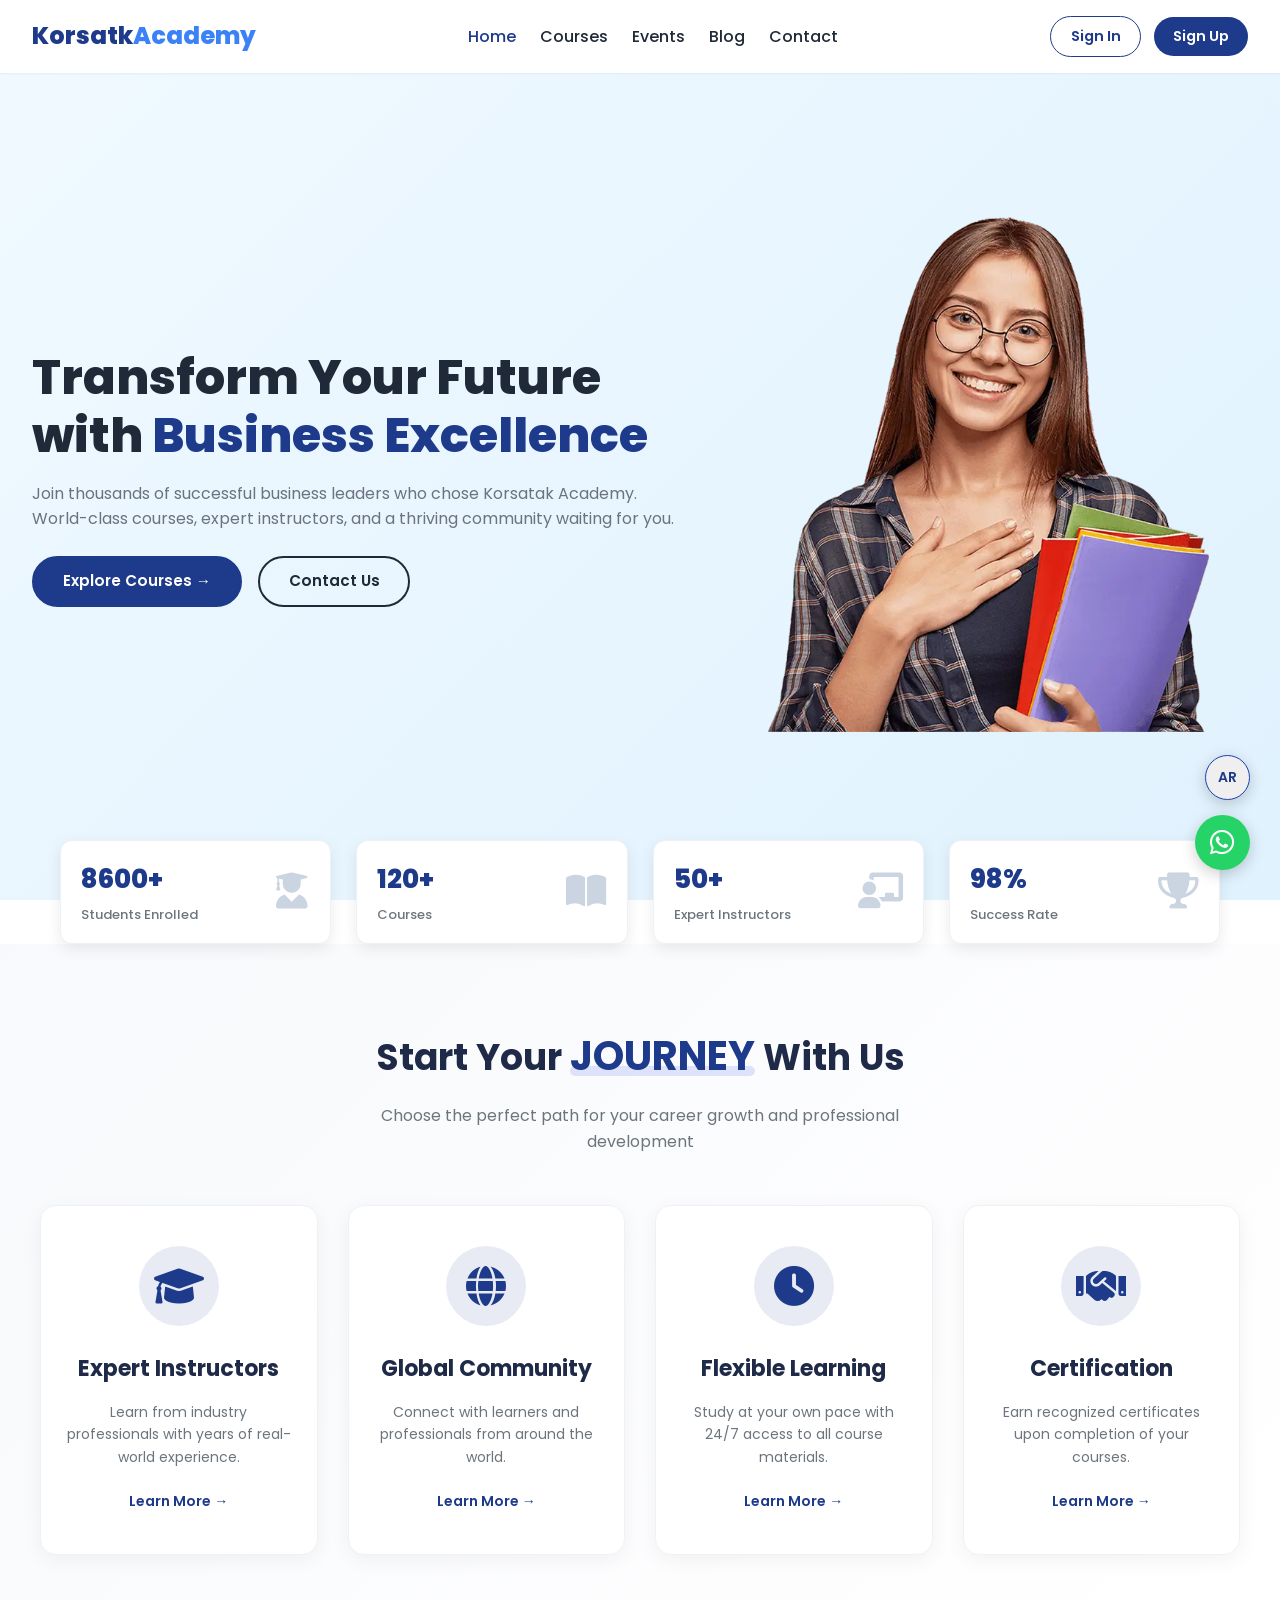
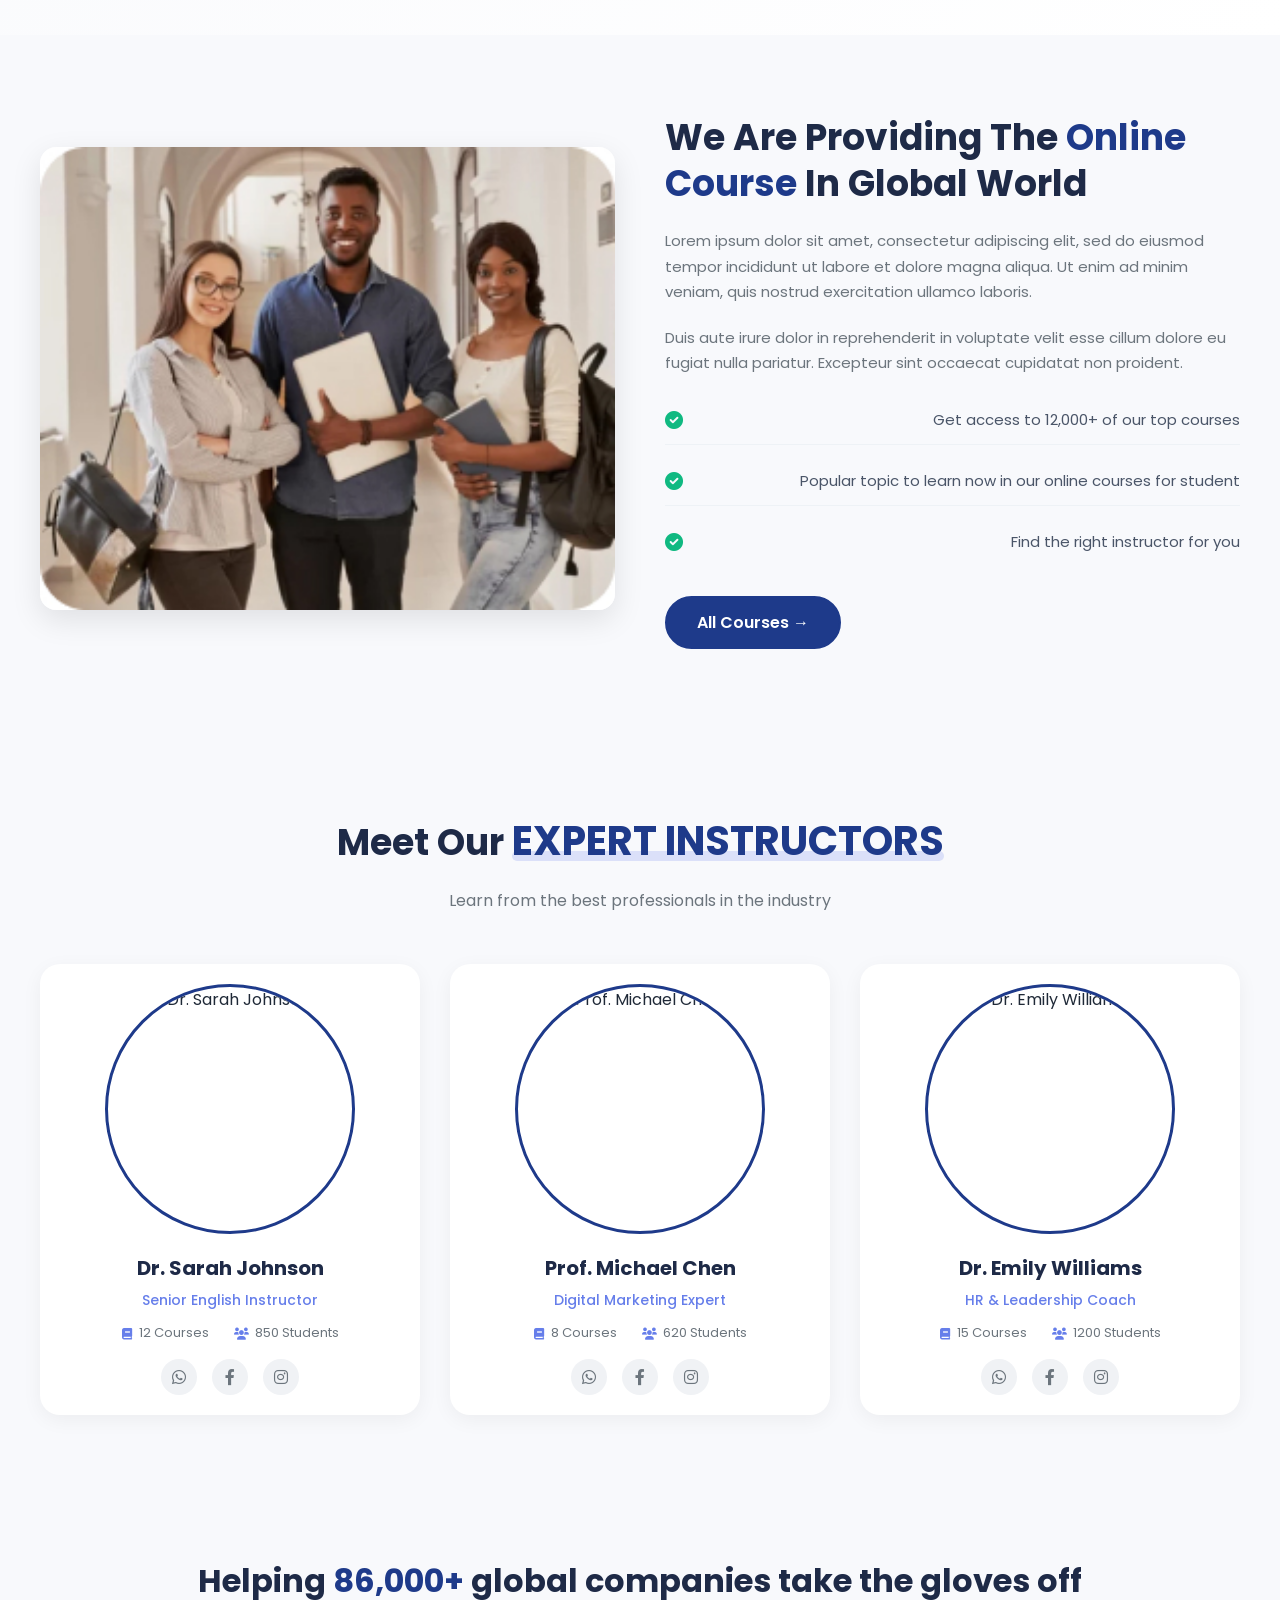
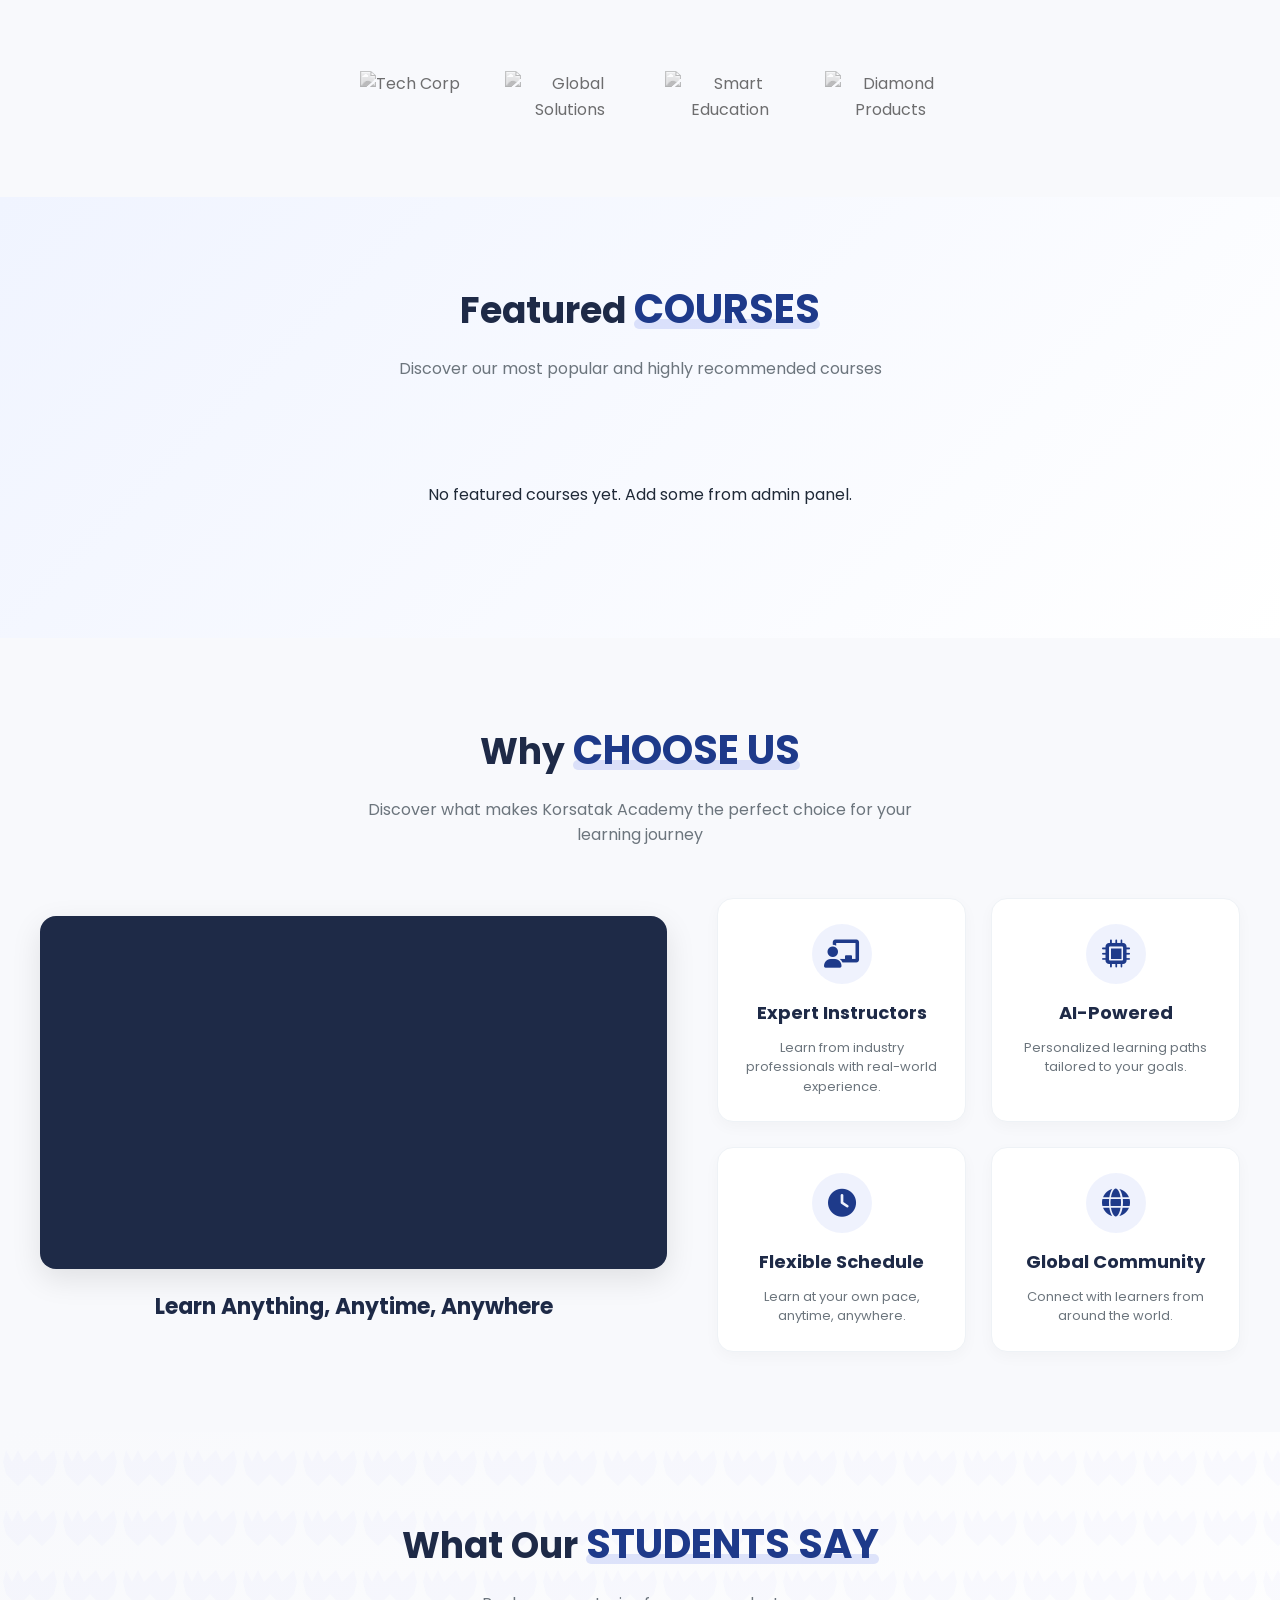
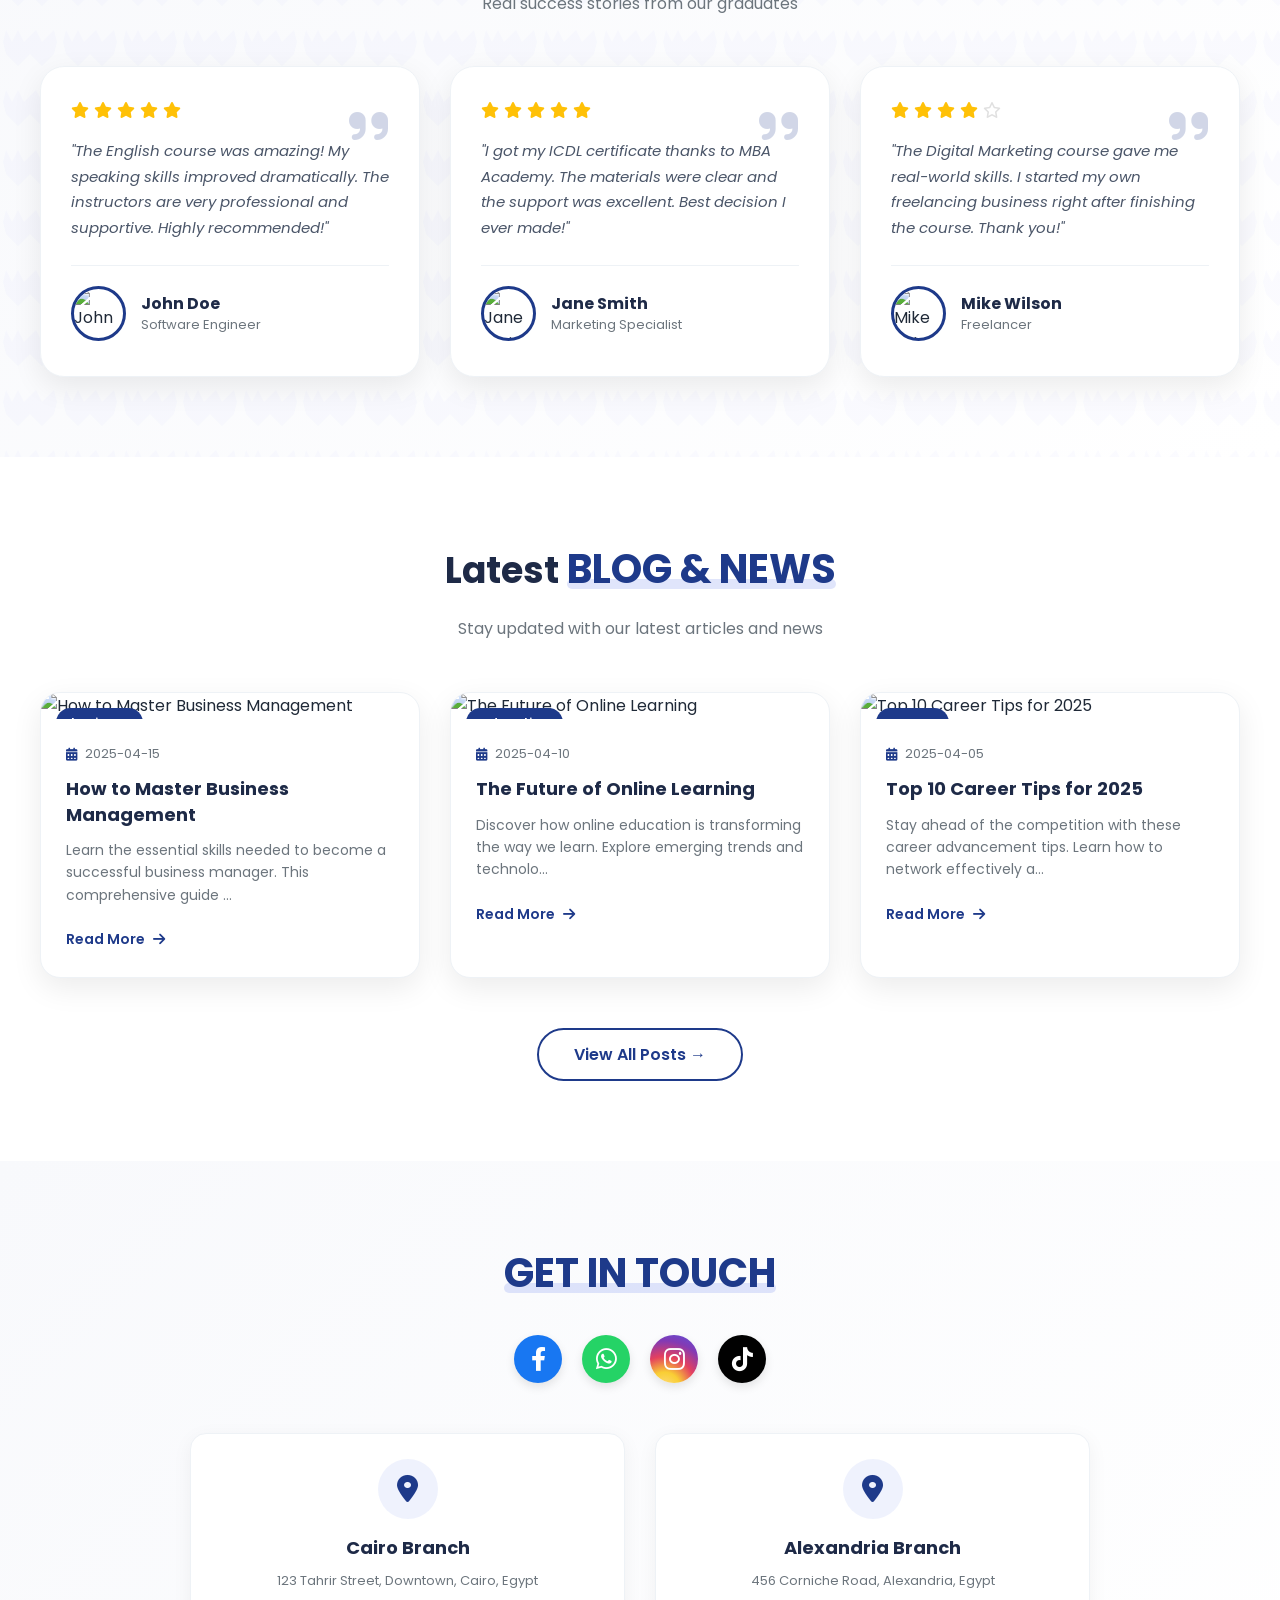
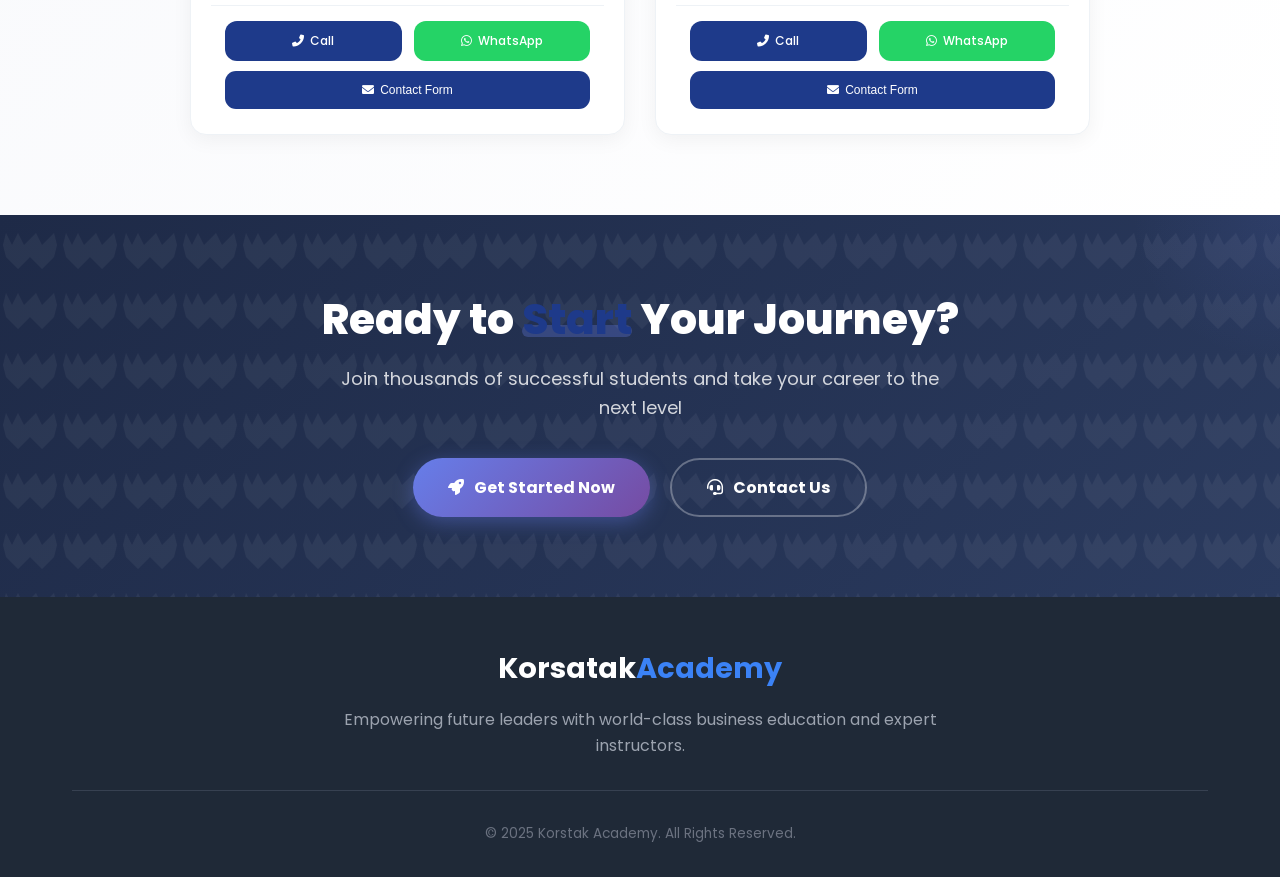
==== index.html @ 178f2571 "Add files via upload" ====
<!DOCTYPE html>
<html>
<head>
    <meta charset="UTF-8">
    <meta name="viewport" content="width=device-width, initial-scale=1.0">
    <title>Korsatk Academy - Home</title>
    <!-- Font Awesome -->
    <link rel="stylesheet" href="https://cdnjs.cloudflare.com/ajax/libs/font-awesome/6.0.0-beta3/css/all.min.css">
    <!-- Google Fonts -->
    <link href="https://fonts.googleapis.com/css2?family=Cairo:wght@300;400;600;700;800&display=swap" rel="stylesheet">
    <link href="https://fonts.googleapis.com/css2?family=Poppins:wght@300;400;500;600;700&display=swap" rel="stylesheet">
    <!-- CSS -->
    <link rel="stylesheet" href="css/style.css">
</head>
<body>

    <!-- ========== NAVBAR ========== -->
    <nav>
        <div class="nav-container">
            <div class="logo">
                <a href="index.html">Korsatk<span>Academy</span></a>
            </div>
            
            <ul class="nav-menu" id="navMenu">
                <!-- English Links -->
                <li class="english-content"><a href="index.html" class="actived">Home</a></li>
                <li class="english-content"><a href="courses.html">Courses</a></li>
                <li class="english-content"><a href="events.html">Events</a></li>
                <li class="english-content"><a href="blog.html">Blog</a></li>
                <li class="english-content"><a href="contact.html">Contact</a></li>
                
                <!-- Arabic Links -->
                <li class="arabic-content" style="display: none;"><a href="index.html" class="actived">الرئيسية</a></li>
                <li class="arabic-content" style="display: none;"><a href="courses.html">الكورسات</a></li>
                <li class="arabic-content" style="display: none;"><a href="events.html">فعاليات</a></li>
                <li class="arabic-content" style="display: none;"><a href="blog.html">المدونة</a></li>
                <li class="arabic-content" style="display: none;"><a href="contact.html">اتصل بنا</a></li>
            </ul>
            
            <div class="nav-actions">
                <a href="signin.html" class="btn-signin">Sign In</a>
                <a href="signup.html" class="btn-signup">Sign Up</a>
                <div class="hamburger" id="hamburger">
                    <span></span>
                    <span></span>
                    <span></span>
                </div>
            </div>
        </div>
    </nav>

    <!-- ========== HERO SECTION ========== -->
    <section class="hero">
        <div class="hero-container">
            <!-- English Content -->
            <div class="hero-content english-content">
                <h1>Transform Your Future <br>with <span>Business Excellence</span></h1>
                <p class="hero-description">
                    Join thousands of successful business leaders who chose Korsatak Academy. 
                    World-class courses, expert instructors, and a thriving community 
                    waiting for you.
                </p>
                <div class="hero-buttons">
                    <a href="courses.html" class="btn-primary">Explore Courses →</a>
                    <a href="contact.html" class="btn-outline">Contact Us</a>
                </div>
            </div>
            
            <!-- Arabic Content -->
            <div class="hero-content arabic-content" style="display: none;">
                <h1>غير مستقبلك <br>مع <span>التميز في الأعمال</span></h1>
                <p class="hero-description">
                    انضم إلى آلاف القادة الناجحين الذين اختاروا أكاديمية Korsatak.
                    دورات عالمية المستوى، خبراء في التدريس، ومجتمع نابض بالحياة في انتظارك.
                </p>
                <div class="hero-buttons">
                    <a href="courses.html" class="btn-primary">استكشف الكورسات ←</a>
                    <a href="contact.html" class="btn-outline">اتصل بنا</a>
                </div>
            </div>
            
            <div class="hero-image">
                <img src="images/home-img2.png" alt="Korsatak Academy Hero">
            </div>
        </div>
    </section>

    <!-- ========== STATS SECTION ========== -->
    <section class="stats-section-eduleb">
        <div class="container">
            <div class="stats-grid">
                <!-- Stat 1 -->
                <div class="stat-item">
                    <div class="stat-text">
                        <h3><span class="count" data-target="8600">0</span>+</h3>
                        <p class="english-content">Students Enrolled</p>
                        <p class="arabic-content" style="display: none;">طلاب مسجلين</p>
                    </div>
                    <div class="stat-icon">
                        <i class="fas fa-user-graduate"></i>
                    </div>
                </div>
                
                <!-- Stat 2 -->
                <div class="stat-item">
                    <div class="stat-text">
                        <h3><span class="count" data-target="120">0</span>+</h3>
                        <p class="english-content">Courses</p>
                        <p class="arabic-content" style="display: none;">كورسات</p>
                    </div>
                    <div class="stat-icon">
                        <i class="fas fa-book-open"></i>
                    </div>
                </div>
                
                <!-- Stat 3 -->
                <div class="stat-item">
                    <div class="stat-text">
                        <h3><span class="count" data-target="50">0</span>+</h3>
                        <p class="english-content">Expert Instructors</p>
                        <p class="arabic-content" style="display: none;">خبراء في التدريس</p>
                    </div>
                    <div class="stat-icon">
                        <i class="fas fa-chalkboard-user"></i>
                    </div>
                </div>
                
                <!-- Stat 4 -->
                <div class="stat-item">
                    <div class="stat-text">
                        <h3><span class="count" data-target="98">0</span>%</h3>
                        <p class="english-content">Success Rate</p>
                        <p class="arabic-content" style="display: none;">نسبة نجاح</p>
                    </div>
                    <div class="stat-icon">
                        <i class="fas fa-trophy"></i>
                    </div>
                </div>
            </div>
        </div>
    </section>

    <!-- ========== START YOUR JOURNEY SECTION ========== -->
    <section class="journey-section">
        <div class="container">
            <!-- English Header -->
            <div class="section-header english-content">
                <h2>Start Your <span>Journey</span> With Us</h2>
                <p>Choose the perfect path for your career growth and professional development</p>
            </div>
            
            <!-- Arabic Header -->
            <div class="section-header arabic-content" style="display: none;">
                <h2>ابدأ <span>رحلتك</span> معنا</h2>
                <p>اختر المسار المثالي لنموك المهني وتطويرك الوظيفي</p>
            </div>
            
            <div class="journey-grid">
                <!-- Card 1 -->
                <div class="journey-card">
                    <div class="journey-icon"><i class="fas fa-graduation-cap"></i></div>
                    <h3 class="english-content">Expert Instructors</h3>
                    <h3 class="arabic-content" style="display: none;">خبراء في التدريس</h3>
                    <p class="english-content">Learn from industry professionals with years of real-world experience.</p>
                    <p class="arabic-content" style="display: none;">تعلم من محترفين في المجال بخبرة عملية حقيقية.</p>
                    <a href="#" class="journey-link">Learn More →</a>
                </div>
                
                <!-- Card 2 -->
                <div class="journey-card">
                    <div class="journey-icon"><i class="fas fa-globe"></i></div>
                    <h3 class="english-content">Global Community</h3>
                    <h3 class="arabic-content" style="display: none;">مجتمع عالمي</h3>
                    <p class="english-content">Connect with learners and professionals from around the world.</p>
                    <p class="arabic-content" style="display: none;">تواصل مع متعلمين ومحترفين من جميع أنحاء العالم.</p>
                    <a href="#" class="journey-link">Learn More →</a>
                </div>
                
                <!-- Card 3 -->
                <div class="journey-card">
                    <div class="journey-icon"><i class="fas fa-clock"></i></div>
                    <h3 class="english-content">Flexible Learning</h3>
                    <h3 class="arabic-content" style="display: none;">تعلم مرن</h3>
                    <p class="english-content">Study at your own pace with 24/7 access to all course materials.</p>
                    <p class="arabic-content" style="display: none;">ادرس في وقتك الخاص مع وصول 24/7 لجميع مواد الكورس.</p>
                    <a href="#" class="journey-link">Learn More →</a>
                </div>
                
                <!-- Card 4 -->
                <div class="journey-card">
                    <div class="journey-icon"><i class="fas fa-handshake"></i></div>
                    <h3 class="english-content">Certification</h3>
                    <h3 class="arabic-content" style="display: none;">شهادة معتمدة</h3>
                    <p class="english-content">Earn recognized certificates upon completion of your courses.</p>
                    <p class="arabic-content" style="display: none;">احصل على شهادات معتمدة بعد إتمام الكورسات.</p>
                    <a href="#" class="journey-link">Learn More →</a>
                </div>
            </div>
        </div>
    </section>

    <!-- ========== GLOBAL COURSES SECTION ========== -->
    <section class="global-courses">
        <div class="container">
            <div class="global-wrapper">
                <div class="global-image">
                    <img src="images/cat1.jpg" alt="Global Online Courses">
                </div>
                <div class="global-content">
                    <!-- English Content -->
                    <div class="english-content">
                        <h2>We Are Providing The <span>Online Course</span> In Global World</h2>
                        <p>Lorem ipsum dolor sit amet, consectetur adipiscing elit, sed do eiusmod tempor incididunt ut labore et dolore magna aliqua. Ut enim ad minim veniam, quis nostrud exercitation ullamco laboris.</p>
                        <p>Duis aute irure dolor in reprehenderit in voluptate velit esse cillum dolore eu fugiat nulla pariatur. Excepteur sint occaecat cupidatat non proident.</p>
                        <ul class="features-list">
                            <li><i class="fas fa-check-circle"></i> Get access to 12,000+ of our top courses</li>
                            <li><i class="fas fa-check-circle"></i> Popular topic to learn now in our online courses for student</li>
                            <li><i class="fas fa-check-circle"></i> Find the right instructor for you</li>
                        </ul>
                        <a href="courses.html" class="global-btn">All Courses →</a>
                    </div>
                    
                    <!-- Arabic Content -->
                    <div class="arabic-content" style="display: none;">
                        <h2>نحن نقدم <span>الدورات عبر الإنترنت</span> في العالم العالمي</h2>
                        <p>لوريم إيبسوم دولور سيت أميت، consectetur adipiscing elit، sed do eiusmod tempor incididunt ut labore et dolore magna aliqua.</p>
                        <p>يوت إنيم أد مينيم فينيام، كويز نوستريد إكسيرسيتاتيون أولامكو لابوريس نيسي أوت أليكيب إكس إيا كومودو كونسيكوات.</p>
                        <ul class="features-list">
                            <li><i class="fas fa-check-circle"></i> الوصول إلى أكثر من 12,000 دورة تدريبية</li>
                            <li><i class="fas fa-check-circle"></i> موضوعات شائعة للتعلم في دوراتنا عبر الإنترنت</li>
                            <li><i class="fas fa-check-circle"></i> ابحث عن المدرب المناسب لك</li>
                        </ul>
                        <a href="courses.html" class="global-btn">جميع الكورسات ←</a>
                    </div>
                </div>
            </div>
        </div>
    </section>

    <!-- ========== INSTRUCTORS SECTION ========== -->
    <section class="instructors-section">
        <div class="container">
            <!-- English Header -->
            <div class="section-header english-content">
                <h2>Meet Our <span>Expert Instructors</span></h2>
                <p>Learn from the best professionals in the industry</p>
            </div>
            
            <!-- Arabic Header -->
            <div class="section-header arabic-content" style="display: none;">
                <h2>تعرف على <span>خبرائنا في التدريس</span></h2>
                <p>تعلم من أفضل المحترفين في المجال</p>
            </div>
            
            <div class="instructors-grid" id="instructorsGrid">
                <!-- المدرسين هيظهروا هنا من JavaScript -->
            </div>
        </div>
    </section>




<!-- ========== PARTNERS SLIDER SECTION ========== -->
<section class="partners-section">
    <div class="container">
        <h2 class="partners-title">Helping <span>86,000+</span> global companies take the gloves off</h2>
        
        <div class="partners-slider-wrapper">
            <div class="partners-slider" id="partnersSlider">
                <!-- الصور هتظهر هنا من JavaScript -->
            </div>
        </div>
    </div>
</section>

<!-- ========== FEATURED COURSES SECTION ========== -->
<section class="featured-courses">
    <div class="container">
        <!-- English Header -->
        <div class="section-header english-content">
            <h2>Featured <span>Courses</span></h2>
            <p>Discover our most popular and highly recommended courses</p>
        </div>
        
        <!-- Arabic Header -->
        <div class="section-header arabic-content" style="display: none;">
            <h2>الكورسات <span>المميزة</span></h2>
            <p>اكتشف كورساتنا الأكثر شهرة وتوصية</p>
        </div>
        
        <div class="featured-grid" id="featuredGrid">
            <!-- Featured courses will appear here from JavaScript -->
        </div>
    </div>
</section>

<!-- ========== WHY CHOOSE US SECTION ========== -->
<section class="why-choose">
    <div class="container">
        <!-- English Header -->
        <div class="section-header english-content">
            <h2>Why <span>Choose Us</span></h2>
            <p>Discover what makes Korsatak Academy the perfect choice for your learning journey</p>
        </div>
        
        <!-- Arabic Header -->
        <div class="section-header arabic-content" style="display: none;">
            <h2>لماذا <span>تختارنا</span></h2>
            <p>اكتشف ما يجعل أكاديمية Korsatak الخيار الأمثل لرحلتك التعليمية</p>
        </div>
        
        <div class="why-choose-wrapper">
            <!-- الجانب الأيسر: فيديو -->
            <div class="why-video">
                <div class="video-wrapper">
                    <iframe 
                        src="https://www.youtube.com/embed/UGyNzAI--qQ?si=6gJiZH6mutW_YSBx" 
                        title="YouTube video player" 
                        frameborder="0" 
                        allow="accelerometer; autoplay; clipboard-write; encrypted-media; gyroscope; picture-in-picture; web-share" 
                        referrerpolicy="strict-origin-when-cross-origin" 
                        allowfullscreen>
                    </iframe>
                </div>
                <!-- English Video Content -->
                <div class="video-content english-content">
                    <h3>Learn Anything, Anytime, Anywhere</h3>
                    
                </div>
                <!-- Arabic Video Content -->
                <div class="video-content arabic-content" style="display: none;">
                    <h3>تعلم أي شيء، في أي وقت، في أي مكان</h3>
                   
                </div>
            </div>
            
            <!-- الجانب الأيمن: 4 كروت مميزات -->
            <div class="why-features">
                <div class="why-features-grid">
                    <!-- Card 1 -->
                    <div class="why-card">
                        <div class="why-icon">
                            <i class="fas fa-chalkboard-user"></i>
                        </div>
                        <h3 class="english-content">Expert Instructors</h3>
                        <h3 class="arabic-content" style="display: none;">خبراء في التدريس</h3>
                        <p class="english-content">Learn from industry professionals with real-world experience.</p>
                        <p class="arabic-content" style="display: none;">تعلم من محترفين في المجال بخبرة عملية حقيقية.</p>
                    </div>
                    
                    <!-- Card 2 -->
                    <div class="why-card">
                        <div class="why-icon">
                            <i class="fas fa-microchip"></i>
                        </div>
                        <h3 class="english-content">AI-Powered</h3>
                        <h3 class="arabic-content" style="display: none;">مدعوم بالذكاء الاصطناعي</h3>
                        <p class="english-content">Personalized learning paths tailored to your goals.</p>
                        <p class="arabic-content" style="display: none;">مسارات تعلم مخصصة تناسب أهدافك.</p>
                    </div>
                    
                    <!-- Card 3 -->
                    <div class="why-card">
                        <div class="why-icon">
                            <i class="fas fa-clock"></i>
                        </div>
                        <h3 class="english-content">Flexible Schedule</h3>
                        <h3 class="arabic-content" style="display: none;">جدول مرن</h3>
                        <p class="english-content">Learn at your own pace, anytime, anywhere.</p>
                        <p class="arabic-content" style="display: none;">تعلم في وقتك الخاص، في أي وقت وفي أي مكان.</p>
                    </div>
                    
                    <!-- Card 4 -->
                    <div class="why-card">
                        <div class="why-icon">
                            <i class="fas fa-globe"></i>
                        </div>
                        <h3 class="english-content">Global Community</h3>
                        <h3 class="arabic-content" style="display: none;">مجتمع عالمي</h3>
                        <p class="english-content">Connect with learners from around the world.</p>
                        <p class="arabic-content" style="display: none;">تواصل مع متعلمين من جميع أنحاء العالم.</p>
                    </div>
                </div>
            </div>
        </div>
    </div>
</section>

<!-- ========== TESTIMONIALS SECTION ========== -->
<section class="testimonials">
    <div class="container">
        <!-- English Header -->
        <div class="section-header english-content">
            <h2>What Our <span>Students Say</span></h2>
            <p>Real success stories from our graduates</p>
        </div>
        
        <!-- Arabic Header -->
        <div class="section-header arabic-content" style="display: none;">
            <h2>ماذا يقول <span>طلابنا</span></h2>
            <p>قصص نجاح حقيقية من خريجينا</p>
        </div>
        
        <div class="testimonials-grid" id="testimonialsGrid">
            <!-- Testimonials will appear here from JavaScript -->
        </div>
    </div>
</section>

<!-- ========== LATEST BLOG & NEWS SECTION ========== -->
<section class="latest-blog">
    <div class="container">
        <!-- English Header -->
        <div class="section-header english-content">
            <h2>Latest <span>Blog & News</span></h2>
            <p>Stay updated with our latest articles and news</p>
        </div>
        
        <!-- Arabic Header -->
        <div class="section-header arabic-content" style="display: none;">
            <h2>أحدث <span>المقالات والأخبار</span></h2>
            <p>تابع أحدث مقالاتنا وأخبارنا</p>
        </div>
        
        <div class="blog-grid" id="latestBlogGrid">
            <!-- Latest 3 blog posts will appear here -->
        </div>
        
        <!-- View All Button -->
        <div class="blog-btn-wrapper">
            <a href="blog.html" class="blog-view-all">
                <span class="english-content">View All Posts →</span>
                <span class="arabic-content" style="display: none;">عرض جميع المقالات ←</span>
            </a>
        </div>
    </div>
</section>

<!-- ========== BRANCHES SECTION ========== -->
<section class="branches-section">
    <div class="container">
        <!-- English Header -->
        <div class="section-header english-content">
            <h2> <span>Get IN Touch</span></h2>
            <div class="social-media-icons">
                <a href="#" class="social-icon facebook" target="_blank"><i class="fab fa-facebook-f"></i></a>
                <a href="#" class="social-icon whatsapp" target="_blank"><i class="fab fa-whatsapp"></i></a>
                <a href="#" class="social-icon instagram" target="_blank"><i class="fab fa-instagram"></i></a>
                <a href="#" class="social-icon tiktok" target="_blank"><i class="fab fa-tiktok"></i></a>
            </div>
        </div>
        
        <!-- Arabic Header -->
        <div class="section-header arabic-content" style="display: none;">
            <h2> <span>تواصل معنا</span></h2>
            <div class="social-media-icons">
                <a href="#" class="social-icon facebook" target="_blank"><i class="fab fa-facebook-f"></i></a>
                <a href="#" class="social-icon whatsapp" target="_blank"><i class="fab fa-whatsapp"></i></a>
                <a href="#" class="social-icon instagram" target="_blank"><i class="fab fa-instagram"></i></a>
                <a href="#" class="social-icon tiktok" target="_blank"><i class="fab fa-tiktok"></i></a>
            </div>
        </div>
        
        <div class="branches-grid" id="branchesGrid">
            <!-- Branches will appear here from JavaScript -->
        </div>
    </div>
</section>

<!-- ========== MODAL POPUP FORM ========== -->
<div id="contactModal" class="modal">
    <div class="modal-content">
        <span class="close-modal">&times;</span>
        
        <!-- English Modal -->
        <div class="english-content">
            <h3>Send us a Message</h3>
            <form id="contactForm">
                <div class="form-group">
                    <input type="text" name="name" placeholder="Full Name" required>
                </div>
                <div class="form-group">
                    <input type="tel" name="phone" placeholder="Phone Number" required>
                </div>
                <div class="form-group">
                    <select name="course" required>
                        <option value="" disabled selected>Select Your Preferred Course</option>
                        <option value="business">Business Management</option>
                        <option value="marketing">Digital Marketing</option>
                        <option value="hr">HR Management</option>
                        <option value="leadership">Leadership</option>
                    </select>
                </div>
                <div class="form-group">
                    <select name="branch" required>
                        <option value="" disabled selected>Select Your Preferred Branch</option>
                        <option value="cairo">Cairo Branch</option>
                        <option value="alexandria">Alexandria Branch</option>
                    </select>
                </div>
                <div class="form-group">
                    <textarea name="message" placeholder="Your Message" rows="4" required></textarea>
                </div>
                <button type="submit" class="btn-submit">Send Message</button>
            </form>
        </div>
        
        <!-- Arabic Modal -->
        <div class="arabic-content" style="display: none;">
            <h3>أرسل لنا رسالة</h3>
            <form id="contactFormAr">
                <div class="form-group">
                    <input type="text" name="name" placeholder="الاسم كاملاً" required>
                </div>
                <div class="form-group">
                    <input type="tel" name="phone" placeholder="رقم الهاتف" required>
                </div>
                <div class="form-group">
                    <select name="course" required>
                        <option value="" disabled selected>اختر الكورس المفضل</option>
                        <option value="business">إدارة الأعمال</option>
                        <option value="marketing">التسويق الرقمي</option>
                        <option value="hr">إدارة الموارد البشرية</option>
                        <option value="leadership">القيادة</option>
                    </select>
                </div>
                <div class="form-group">
                    <select name="branch" required>
                        <option value="" disabled selected>اختر الفرع المفضل</option>
                        <option value="cairo">فرع القاهرة</option>
                        <option value="alexandria">فرع الإسكندرية</option>
                    </select>
                </div>
                <div class="form-group">
                    <textarea name="message" placeholder="رسالتك" rows="4" required></textarea>
                </div>
                <button type="submit" class="btn-submit">إرسال الرسالة</button>
            </form>
        </div>
    </div>
</div>

<!-- ========== CTA SECTION ========== -->
<section class="cta-section">
    <div class="container">
        <div class="cta-wrapper">
            <!-- English Content -->
            <div class="cta-content english-content">
                <h2>Ready to <span>Start</span> Your Journey?</h2>
                <p>Join thousands of successful students and take your career to the next level</p>
                <div class="cta-buttons">
                    <a href="courses.html" class="cta-btn-primary">
                        <i class="fas fa-rocket"></i> Get Started Now
                    </a>
                    <a href="contact.html" class="cta-btn-secondary">
                        <i class="fas fa-headset"></i> Contact Us
                    </a>
                </div>
            </div>
            
            <!-- Arabic Content -->
            <div class="cta-content arabic-content" style="display: none;">
                <h2>هل أنت مستعد <span>لبدء</span> رحلتك؟</h2>
                <p>انضم إلى آلاف الطلاب الناجحين وارتقِ بمستوى حياتك المهنية</p>
                <div class="cta-buttons">
                    <a href="courses.html" class="cta-btn-primary">
                        <i class="fas fa-rocket"></i> ابدأ الآن
                    </a>
                    <a href="contact.html" class="cta-btn-secondary">
                        <i class="fas fa-headset"></i> اتصل بنا
                    </a>
                </div>
            </div>
        </div>
    </div>
</section>

    <!-- ========== FOOTER ========== -->
    <footer class="footer">
        <div class="container">
            <div class="footer-content">
                <!-- English Footer -->
                <div class="english-content">
                    <div class="footer-logo">
                        <h3>Korsatak<span>Academy</span></h3>
                    </div>
                    <p class="footer-description">Empowering future leaders with world-class business education and expert instructors.</p>
                    <div class="footer-bottom">
                        <p>&copy; 2025 Korstak Academy. All Rights Reserved.</p>
                    </div>
                </div>
                
                <!-- Arabic Footer -->
                <div class="arabic-content" style="display: none;">
                    <div class="footer-logo">
                        <h3>Korsatak<span>أكاديمية</span></h3>
                    </div>
                    <p class="footer-description">تمكين قادة المستقبل من خلال تعليم إداري عالمي المستوى وخبراء في التدريس.</p>
                    <div class="footer-bottom">
                        <p>&copy; 2025 أكاديمية Korsatak. جميع الحقوق محفوظة.</p>
                    </div>
                </div>
            </div>
        </div>
    </footer>

   <!-- ========== FLOATING BUTTONS ========== -->
        <!-- Language Button -->
        <button id="lang-toggle-float" class="lang-float">
            <span>AR</span>
        </button>

        <!-- WhatsApp Button -->
        <a href="https://wa.me/201234567890" class="whatsapp-float" target="_blank">
            <i class="fab fa-whatsapp"></i>
        </a>

        <!-- Back to Top Button -->
        <button id="backToTop" class="back-to-top">
            <i class="fas fa-arrow-up"></i>
        </button>
    <!-- ========== SCRIPTS ========== -->
    <script src="js/main.js"></script>
    <script src="js/menu.js"></script>
    <script src="js/language.js"></script>
    <script src="js/stats.js"></script>
    <script src="js/instructors.js"></script>
    <script src="js/partners.js"></script>
    <script src="js/testimonials.js"></script>
    <script src="js/latest-blog.js"></script>
    <script src="js/featured-courses.js"></script>
    <script src="js/branches.js"></script>
    <script src="js/modal.js"></script>
</body>
</html>
---- css/style.css ----
/* ========== ROOT VARIABLES ========== */
:root {
    /* Colors - Blue Theme */
    --primary: #1E3A8A;
    --primary-light: #DBEAFE;
    --primary-dark: #1E40AF;
    --secondary: #3B82F6;
    --text-dark: #1F2937;
    --text-light: #6B7280;
    --bg-light: #F3F4F6;
    --bg-white: #FFFFFF;
    --border: #E5E7EB;
    
    /* Typography */
    --font-ar: 'Cairo', sans-serif;
    --font-en: 'Poppins', sans-serif;
    
    /* Shadows */
    --shadow-sm: 0 1px 2px 0 rgba(0, 0, 0, 0.05);
    --shadow-md: 0 4px 6px -1px rgba(0, 0, 0, 0.1);
    --shadow-lg: 0 10px 15px -3px rgba(0, 0, 0, 0.1);
    
    /* Transitions */
    --transition: all 0.3s ease;
}

* {
    margin: 0;
    padding: 0;
    box-sizing: border-box;
}

body {
    font-family: var(--font-en);
    color: var(--text-dark);
    background-color: var(--bg-white);
    line-height: 1.6;
}

/* ========== NAVBAR ========== */
nav {
    position: fixed;
    top: 0;
    left: 0;
    width: 100%;
    background: var(--bg-white);
    box-shadow: var(--shadow-sm);
    z-index: 1000;
    padding: 1rem 0;
}

.nav-container {
    max-width: 1280px;
    margin: 0 auto;
    padding: 0 2rem;
    display: flex;
    justify-content: space-between;
    align-items: center;
    gap: 1rem;
}

.logo a {
    font-size: 1.5rem;
    font-weight: 800;
    text-decoration: none;
    color: var(--primary);
    white-space: nowrap;
}

.logo span {
    color: var(--secondary);
}

/* القائمة العادية للشاشات الكبيرة */
.nav-menu {
    display: flex;
    gap: 1.5rem;
    list-style: none;
    margin: 0;
    padding: 0;
}

.nav-menu li a {
    text-decoration: none;
    color: var(--text-dark);
    font-weight: 500;
    transition: var(--transition);
    white-space: nowrap;
}

.nav-menu li a:hover {
    color: var(--primary);
}


nav ul li a.actived {
    color: var(--primary);
}

.nav-actions {
    display: flex;
    align-items: center;
    gap: 0.8rem;
}

.btn-signin, .btn-signup {
    padding: 0.5rem 1.2rem;
    border-radius: 2rem;
    text-decoration: none;
    font-weight: 600;
    font-size: 0.9rem;
    transition: var(--transition);
    white-space: nowrap;
}

.btn-signin {
    background: transparent;
    color: var(--primary);
    border: 1px solid var(--primary);
}

.btn-signin:hover {
    background: var(--primary, #667eea);
    color: white;
    transform: translateY(-2px);
    box-shadow: 0 5px 15px rgba(102, 126, 234, 0.3);
}

.btn-signup {
    background: var(--primary);
    color: white;
    border: none;
}

.btn-signup:hover {
    background: var(--primary-dark, #5a67d8);
    transform: translateY(-2px);
    box-shadow: 0 5px 15px rgba(102, 126, 234, 0.4);
}

.hamburger {
    display: none;
    flex-direction: column;
    cursor: pointer;
    gap: 5px;
}

.hamburger span {
    width: 25px;
    height: 3px;
    background: var(--text-dark);
    transition: all 0.3s ease;
}

/* ========== RESPONSIVE NAVBAR ========== */

/* Tablet and Mobile (up to 1024px) - الـ Menu يشتغل */
@media (max-width: 1024px) {
    .nav-container {
        padding: 0 1.5rem;
    }
    
    /* إخفاء القائمة العادية وتشغيل الـ Hamburger */
    .nav-menu {
        position: fixed;
        top: 70px;
        left: -100%;
        width: 80%;
        max-width: 300px;
        height: calc(100vh - 70px);
        background: var(--bg-white);
        flex-direction: column;
        align-items: center;
        justify-content: center;
        padding: 2rem;
        transition: all 0.4s ease;
        gap: 1.5rem;
        box-shadow: var(--shadow-lg);
        z-index: 1000;
    }
    
    .nav-menu.active {
        left: 0;
    }
    
    .nav-menu li a {
        font-size: 1rem;
        white-space: nowrap;
    }
    
    .hamburger {
        display: flex;
    }
    
    .hamburger.active span:nth-child(1) {
        transform: rotate(45deg) translate(5px, 5px);
    }
    
    .hamburger.active span:nth-child(2) {
        opacity: 0;
    }
    
    .hamburger.active span:nth-child(3) {
        transform: rotate(-45deg) translate(7px, -6px);
    }
    
    /* تصغير الأزرار شوية */
    .btn-signin, .btn-signup {
        padding: 0.4rem 1rem;
        font-size: 0.85rem;
    }
    
    .logo a {
        font-size: 1.3rem;
    }
}

/* Small Mobile (up to 480px) */
@media (max-width: 480px) {
    .nav-container {
        padding: 0 1rem;
    }
    
    .logo a {
        font-size: 1rem;
    }
    
    .btn-signin, .btn-signup {
        padding: 0.3rem 0.7rem;
        font-size: 0.75rem;
    }
    
    .nav-actions {
        gap: 0.5rem;
    }
    
    .nav-menu {
        width: 100%;
        max-width: 100%;
    }
}




/* ========== HERO SECTION ========== */
.hero {
    min-height: 100vh;
    display: flex;
    align-items: center;
    padding: 120px 2rem 4rem;
    background: linear-gradient(135deg, #F0F9FF 0%, #E0F2FE 100%);
}

.hero-container {
    max-width: 1280px;
    margin: 0 auto;
    display: flex;
    align-items: center;
    gap: 3rem;
    flex-wrap: wrap;
}

.hero-content {
    flex: 1;
    min-width: 300px;
}

.hero-content h1 {
    font-size: 3rem;
    font-weight: 800;
    line-height: 1.2;
    margin-bottom: 1rem;
}

.hero-content h1 span {
    color: var(--primary);
    position: relative;
}

.hero-content h1 span::after {
    content: '';
    position: absolute;
    bottom: 8px;
    left: 0;
    width: 100%;
    height: 10px;
    background: rgba(30, 58, 138, 0.2);
    z-index: -1;
    border-radius: 10px;
}

.hero-description {
    color: var(--text-light);
    line-height: 1.6;
    margin-bottom: 1.5rem;
    font-size: 1rem;
}

.hero-buttons {
    display: flex;
    gap: 1rem;
    flex-wrap: wrap;
}

.btn-primary, .btn-outline {
    display: inline-block;
    padding: 0.7rem 1.8rem;
    border-radius: 2rem;
    text-decoration: none;
    font-weight: 600;
    transition: var(--transition);
    font-size: 0.95rem;
}

.btn-primary {
    background: var(--primary);
    color: white;
    border: 2px solid var(--primary);
}

.btn-primary:hover {
    background: transparent;
    color: var(--primary);
    transform: translateY(-3px);
}

.btn-outline {
    background: transparent;
    color: var(--text-dark);
    border: 2px solid var(--text-dark);
}

.btn-outline:hover {
    background: var(--text-dark);
    color: white;
    transform: translateY(-3px);
}

.hero-image {
    flex: 0.8;
    text-align: center;
}

.hero-image img {
    max-width: 85%;
    height: auto;
    animation: float 3s ease-in-out infinite;
}

@keyframes float {
    0%, 100% { transform: translateY(0); }
    50% { transform: translateY(-15px); }
}

/* ========== RESPONSIVE ========== */
@media (max-width: 768px) {
    .hero {
        padding-top: 90px;
    }
    
    .hero-container {
        flex-direction: column;
        text-align: center;
        gap: 2rem;
    }
    
    .hero-content h1 {
        font-size: 2rem;
    }
    
    .hero-buttons {
        justify-content: center;
    }
    
    .hero-image {
        flex: 1;
    }
    
    .hero-image img {
        max-width: 70%;
    }
}

/* ========== STATS SECTION (زي eduleb) ========== */
.stats-section-eduleb {
    background: transparent;
    padding: 0 20px;
    margin-top: -60px;
    position: relative;
    z-index: 10;
}

.container {
    max-width: 1280px;
    margin: 0 auto;
    padding: 0 40px;
}

.stats-grid {
    display: grid;
    grid-template-columns: repeat(4, 1fr);
    gap: 25px;
}

.stat-item {
    display: flex;
    align-items: center;
    justify-content: space-between;
    background: white;
    padding: 18px 20px;
    border-radius: 12px;
    box-shadow: 0 5px 15px rgba(0, 0, 0, 0.08);
    transition: all 0.3s ease;
    border: 1px solid #eef2f6;
}

.stat-item:hover {
    transform: translateY(-5px);
    box-shadow: 0 10px 25px rgba(0, 0, 0, 0.12);
    border-color: var(--primary);
}

.stat-text {
    text-align: left;
}

.stat-text h3 {
    font-size: 26px;
    font-weight: 800;
    color: var(--primary);
    margin-bottom: 4px;
}

.stat-text p {
    font-size: 13px;
    color: #6c757d;
    margin: 0;
    font-weight: 500;
}

.stat-icon {
    margin-left: 12px;
}

.stat-icon i {
    font-size: 36px;
    color: #cbd5e1;
    transition: all 0.3s ease;
}

.stat-item:hover .stat-icon i {
    color: var(--primary);
    transform: scale(1.05);
}

/* Responsive */
@media (max-width: 992px) {
    .stats-grid {
        grid-template-columns: repeat(2, 1fr);
        gap: 20px;
    }
    
    .stats-section-eduleb {
        margin-top: -40px;
    }
}

@media (max-width: 576px) {
    .stats-section-eduleb {
        margin-top: -30px;
        padding: 0 15px;
    }
    
    .stats-grid {
        grid-template-columns: 1fr;
        gap: 15px;
    }
    
    .stat-text h3 {
        font-size: 22px;
    }
    
    .stat-icon i {
        font-size: 28px;
    }
    
    .stat-item {
        padding: 15px 18px;
    }
}


/* ========== START YOUR JOURNEY SECTION ========== */
.journey-section {
    padding: 80px 0;
    background: linear-gradient(135deg, #f8f9fc 0%, #ffffff 100%);
}

.section-header {
    text-align: center;
    margin-bottom: 50px;
}

.section-header h2 {
    font-size: 36px;
    font-weight: 700;
    color: #1e2a47;
    margin-bottom: 15px;
}

.section-header h2 span {
    color: var(--primary);
    position: relative;
    text-transform: uppercase;
    font-size: 40px;
}

.section-header h2 span::after {
    content: '';
    position: absolute;
    bottom: 8px;
    left: 0;
    width: 100%;
    height: 10px;
    background: rgba(30, 58, 138, 0.2);
    z-index: -1;
    border-radius: 10px;
}

        /* ========== SOCIAL MEDIA ICONS ========== */
.social-media-icons {
    display: flex;
    justify-content: center;
    gap: 20px;
    margin-top: 30px;
    flex-wrap: wrap;
}

.social-icon {
    display: inline-flex;
    align-items: center;
    justify-content: center;
    width: 48px;
    height: 48px;
    border-radius: 50%;
    font-size: 1.5rem;
    transition: all 0.3s ease;
    text-decoration: none;
    box-shadow: 0 4px 10px rgba(0, 0, 0, 0.1);
}

.social-icon:hover {
    transform: translateY(-5px);
    filter: brightness(1.05);
}

/* Brand Colors */
.social-icon.facebook {
    background: #1877f2;
    color: white;
}

.social-icon.whatsapp {
    background: #25D366;
    color: white;
}

.social-icon.instagram {
    background: radial-gradient(circle at 30% 110%, #ffdb7e, #f9ce34, #e4405f, #833ab4, #5851db);
    color: white;
}

.social-icon.tiktok {
    background: #010101;
    color: white;
}

/* Responsive */
@media (max-width: 768px) {
    .social-icon {
        width: 40px;
        height: 40px;
        font-size: 1.2rem;
    }
    
    .social-media-icons {
        gap: 15px;
    }
}

.journey-grid {
    display: grid;
    grid-template-columns: repeat(4, 1fr);
    gap: 30px;
}

.journey-card {
    background: white;
    padding: 40px 25px;
    border-radius: 16px;
    text-align: center;
    box-shadow: 0 5px 20px rgba(0, 0, 0, 0.05);
    transition: all 0.4s cubic-bezier(0.175, 0.885, 0.32, 1.275);
    border: 1px solid #eef2f6;
    position: relative;
    overflow: hidden;
}

/* أنيميشن hover */
.journey-card:hover {
    transform: translateY(-15px);
    box-shadow: 0 25px 40px rgba(0, 0, 0, 0.1);
    border-color: var(--primary);
}

/* تأثير خلفية عند hover */
.journey-card::before {
    content: '';
    position: absolute;
    top: 0;
    left: -100%;
    width: 100%;
    height: 100%;
    background: linear-gradient(90deg, transparent, rgba(30, 58, 138, 0.05), transparent);
    transition: left 0.6s ease;
}

.journey-card:hover::before {
    left: 100%;
}

/* الأيقونة */
.journey-icon {
    width: 80px;
    height: 80px;
    margin: 0 auto 25px;
    background: rgba(30, 58, 138, 0.1);
    border-radius: 50%;
    display: flex;
    align-items: center;
    justify-content: center;
    transition: all 0.4s ease;
}

.journey-icon i {
    font-size: 40px;
    color: var(--primary);
    transition: all 0.4s ease;
}

.journey-card:hover .journey-icon {
    background: var(--primary);
    transform: rotate(360deg);
}

.journey-card:hover .journey-icon i {
    color: white;
    transform: scale(1.1);
}

/* العنوان */
.journey-card h3 {
    font-size: 22px;
    font-weight: 700;
    color: #1e2a47;
    margin-bottom: 15px;
    transition: color 0.3s ease;
}

.journey-card:hover h3 {
    color: var(--primary);
}

/* الوصف */
.journey-card p {
    font-size: 14px;
    color: #6c757d;
    line-height: 1.6;
    margin-bottom: 20px;
}

/* الرابط */
.journey-link {
    display: inline-block;
    color: var(--primary);
    text-decoration: none;
    font-weight: 600;
    font-size: 14px;
    transition: all 0.3s ease;
}

.journey-link:hover {
    transform: translateX(5px);
    color: var(--primary-dark);
}

/* Responsive */
@media (max-width: 1024px) {
    .journey-grid {
        grid-template-columns: repeat(2, 1fr);
        gap: 25px;
    }
}

@media (max-width: 768px) {
    .journey-section {
        padding: 60px 0;
    }
    
    .section-header h2 {
        font-size: 28px;
    }
    
    .journey-grid {
        grid-template-columns: 1fr;
        gap: 20px;
    }
    
    .journey-card {
        padding: 30px 20px;
    }
    
    .journey-icon {
        width: 60px;
        height: 60px;
    }
    
    .journey-icon i {
        font-size: 30px;
    }
}



/* ========== GLOBAL COURSES SECTION ========== */
.global-courses {
    padding: 80px 0;
    background: #f8f9fc;
}

.global-wrapper {
    display: flex;
    align-items: center;
    gap: 50px;
    flex-wrap: wrap;
}

.global-image {
    flex: 1;
    min-width: 300px;
}

.global-image img {
    width: 100%;
    border-radius: 16px;
    box-shadow: 0 10px 30px rgba(0, 0, 0, 0.1);
    transition: all 0.4s ease;
}

.global-image img:hover {
    transform: scale(1.02);
}

.global-content {
    flex: 1;
    min-width: 300px;
}

.global-content h2 {
    font-size: 36px;
    font-weight: 700;
    color: #1e2a47;
    margin-bottom: 20px;
    line-height: 1.3;
}

.global-content h2 span {
    color: var(--primary);
    position: relative;
}

.global-content h2 span::after {
    content: '';
    position: absolute;
    bottom: 8px;
    left: 0;
    width: 100%;
    height: 10px;
    background: rgba(30, 58, 138, 0.2);
    z-index: -1;
    border-radius: 10px;
}

.global-content p {
    font-size: 15px;
    color: #6c757d;
    line-height: 1.7;
    margin-bottom: 20px;
}

/* قائمة المميزات */
.features-list {
    list-style: none;
    margin: 25px 0 15px;
    padding: 0;
}

.features-list li {
    display: flex;
    align-items: center;
    gap: 12px;
    margin-bottom: 12px;
    font-size: 15px;
    color: #4a5568;
}

.features-list li i {
    color: #10b981;
    font-size: 18px;
    width: 22px;
}

/* زر */
.global-btn {
    display: inline-block;
    background: var(--primary);
    color: white;
    padding: 12px 30px;
    border-radius: 40px;
    text-decoration: none;
    font-weight: 600;
    transition: all 0.3s ease;
    margin-top: 5px;
    border: 2px solid var(--primary);
}

.global-btn:hover {
    background: transparent;
    color: var(--primary);
    transform: translateX(5px);
}

/* Responsive */
@media (max-width: 768px) {
    .global-courses {
        padding: 60px 0;
    }
    
    .global-wrapper {
        flex-direction: column;
        text-align: left;
        gap: 30px;
    }
    
    .global-content h2 {
        font-size: 28px;
    }
    
    .features-list li {
        justify-content: left;
    }
    
    .global-btn {
        display: inline-block;
    }
}

/* ========== INSTRUCTORS SECTION ========== */
.instructors-section {
    padding: 80px 0;
    background: #f8f9fc;
}

/* عنوان القسم */
.section-header {
    text-align: center;
    margin-bottom: 50px;
}

.section-header h2 {
    font-size: 36px;
    font-weight: 700;
    color: #1e2a47;
    margin-bottom: 10px;
}

.section-header h2 span {
    color: var(--primary, #667eea);
}

.section-header p {
    font-size: 16px;
    color: #6c757d;
}

/* شبكة 3 كروت */
.instructors-grid {
    display: grid;
    grid-template-columns: repeat(3, 1fr);
    gap: 30px;
}

/* كارد المدرس */
.instructor-card {
    background: white;
    border-radius: 20px;
    overflow: hidden;
    text-align: center;
    box-shadow: 0 5px 20px rgba(0, 0, 0, 0.05);
    transition: all 0.4s ease;
}

.instructor-card:hover {
    transform: translateY(-10px);
    box-shadow: 0 20px 35px rgba(0, 0, 0, 0.1);
}

/* صورة المدرس */
.img-wrapper {
    overflow: hidden;
    width: 250px;
    margin: 20px auto 0;
    height: 250px;
    border-radius: 50%;
    border: 3px solid var(--primary);
}

.instructor-img {
    width: 100%;
    height: auto;
    aspect-ratio: 1 / 1;  /* يخلي الصورة مربعة 1:1 */
    object-fit: cover;
    object-position: center;
}

.instructor-card:hover .instructor-img {
    transform: scale(1.05);
}

/* اسم المدرس */
.instructor-card h3 {
    font-size: 20px;
    font-weight: 700;
    color: #1e2a47;
    margin: 18px 0 5px;
}

/* لقب المدرس */
.instructor-title {
    font-size: 14px;
    color: #667eea;
    font-weight: 500;
    margin-bottom: 12px;
}

/* الإحصائيات (الكورسات والطلاب) */
.instructor-stats {
    display: flex;
    justify-content: center;
    gap: 25px;
    margin: 12px 0;
    font-size: 13px;
    color: #6c757d;
}

.instructor-stats span {
    display: inline-flex;
    align-items: center;
    gap: 6px;
}

.instructor-stats i {
    color: #667eea;
    font-size: 12px;
}

/* أيقونات التواصل الاجتماعي */
.instructor-social {
    display: flex;
    justify-content: center;
    gap: 15px;
    margin: 15px 0 20px;
}

.instructor-social a {
    display: inline-flex;
    align-items: center;
    justify-content: center;
    width: 36px;
    height: 36px;
    background: #f0f2f5;
    border-radius: 50%;
    color: #6c757d;
    font-size: 16px;
    transition: all 0.3s ease;
    text-decoration: none;
}

.instructor-social a:hover {
    background: #667eea;
    color: white;
    transform: translateY(-3px);
}

/* ========== RESPONSIVE ========== */
@media (max-width: 992px) {
    .instructors-grid {
        grid-template-columns: repeat(2, 1fr);
        gap: 25px;
    }
}

@media (max-width: 768px) {
    .instructors-section {
        padding: 60px 0;
    }
    
    .section-header h2 {
        font-size: 28px;
    }
    
    .instructors-grid {
        grid-template-columns: 1fr;
        gap: 20px;
    }
    
    .instructor-img {
        height: 240px;
    }
}

/* ========== PARTNERS SECTION ========== */
.partners-section {
    padding: 60px 0;
    background: #f8f9fc;
    overflow: hidden;
}

.partners-title {
    text-align: center;
    font-size: 32px;
    font-weight: 700;
    color: #1e2a47;
    margin-bottom: 50px;
}

.partners-title span {
    color: var(--primary, #667eea);
}

.partners-slider-wrapper {
    position: relative;
    cursor: grab;
    user-select: none;
    max-width: 600px;
    margin: 0 auto;
}

.partners-slider-wrapper:active {
    cursor: grabbing;
}

.partners-slider {
    display: flex;
    gap: 30px;
    overflow-x: auto;
    scroll-behavior: smooth;
    scrollbar-width: none;
    -ms-overflow-style: none;
    padding: 15px 5px;
}

.partners-slider::-webkit-scrollbar {
    display: none;
}

.partner-item {
    flex: 0 0 auto;
    width: 130px;
    text-align: center;
    transition: all 0.3s ease;
}

.partner-item:hover {
    transform: translateY(-5px);
}

.partner-link {
    display: block;
    text-decoration: none;
}

.partner-logo {
    width: 110px;
    height: 70px;
    object-fit: contain;
    filter: grayscale(100%);
    opacity: 0.6;
    transition: all 0.3s ease;
}

.partner-item:hover .partner-logo {
    filter: grayscale(0%);
    opacity: 1;
}

/* Responsive */
@media (max-width: 768px) {
    .partners-section {
        padding: 40px 0;
    }
    
    .partners-title {
        font-size: 24px;
    }
    
    .partner-item {
        width: 110px;
    }
    
    .partner-logo {
        width: 90px;
        height: 60px;
    }
    
    .partners-slider {
        gap: 20px;
    }
}

@media (max-width: 480px) {
    .partner-item {
        width: 90px;
    }
    
    .partner-logo {
        width: 70px;
        height: 50px;
    }
    
    .partners-slider {
        gap: 15px;
    }
}

/* ========== FEATURED COURSES SECTION ========== */
.featured-courses {
    padding: 80px 0;
    background: linear-gradient(135deg, #f0f4ff 0%, #ffffff 100%);
}

.section-header {
    text-align: center;
    margin-bottom: 50px;
}

.section-header h2 {
    font-size: 36px;
    font-weight: 700;
    color: #1e2a47;
    margin-bottom: 15px;
}

.section-header h2 span {
    color: var(--primary, #667eea);
    position: relative;
}

.section-header h2 span::after {
    content: '';
    position: absolute;
    bottom: 8px;
    left: 0;
    width: 100%;
    height: 10px;
    background: rgba(102, 126, 234, 0.2);
    z-index: -1;
    border-radius: 10px;
}

.section-header p {
    font-size: 16px;
    color: #6c757d;
    max-width: 600px;
    margin: 0 auto;
}

/* Featured Grid - 3 columns */
.featured-grid {
    display: grid;
    grid-template-columns: repeat(3, 1fr);
    gap: 30px;
}

/* Featured Course Card */
.featured-card {
    background: white;
    border-radius: 20px;
    overflow: hidden;
    box-shadow: 0 10px 30px rgba(0, 0, 0, 0.08);
    transition: all 0.4s ease;
    border: 1px solid #eef2f6;
    position: relative;
}

.featured-card:hover {
    transform: translateY(-10px);
    box-shadow: 0 20px 40px rgba(102, 126, 234, 0.15);
    border-color: var(--primary, #667eea);
}

/* Featured Badge */
.featured-badge {
    position: absolute;
    top: 15px;
    right: 15px;
    background: linear-gradient(135deg, #ff6b6b, #ff9f4a);
    color: white;
    padding: 6px 18px;
    border-radius: 30px;
    font-size: 13px;
    font-weight: 700;
    z-index: 2;
    box-shadow: 0 0 15px rgba(255, 107, 107, 0.6);
    animation: pulse 1.5s infinite;
}

@keyframes pulse {
    0%, 100% {
        box-shadow: 0 0 5px rgba(255, 107, 107, 0.4);
    }
    50% {
        box-shadow: 0 0 20px rgba(255, 107, 107, 0.8);
    }
}

.featured-badge i {
    margin-right: 6px;
    animation: flame 0.8s ease-in-out infinite alternate;
}

@keyframes flame {
    0% {
        transform: scale(1);
        text-shadow: 0 0 2px #ff6b6b;
    }
    100% {
        transform: scale(1.2);
        text-shadow: 0 0 10px #ff9f4a;
    }
}


/* Course Image */
.featured-img-wrapper {
    overflow: hidden;
    position: relative;
}

.featured-image {
    width: 100%;
    height: 200px;
    object-fit: cover;
    transition: transform 0.5s ease;
}

.featured-card:hover .featured-image {
    transform: scale(1.05);
}

/* Course Content */
.featured-content {
    padding: 25px;
}

.featured-title {
    font-size: 20px;
    font-weight: 700;
    color: #1e2a47;
    margin-bottom: 12px;
    line-height: 1.4;
    transition: color 0.3s ease;
}

.featured-card:hover .featured-title {
    color: var(--primary, #667eea);
}

.featured-description {
    font-size: 14px;
    color: #6c757d;
    line-height: 1.6;
    margin-bottom: 20px;
}

/* Course Meta */
.featured-meta {
    display: flex;
    justify-content: space-between;
    margin-bottom: 20px;
    padding-bottom: 15px;
    border-bottom: 1px solid #eef2f6;
}

.featured-meta span {
    display: flex;
    align-items: center;
    gap: 8px;
    font-size: 13px;
    color: #6c757d;
}

.featured-meta i {
    color: var(--primary, #667eea);
}

/* Price and Button */
.featured-price {
    display: flex;
    justify-content: space-between;
    align-items: center;
}

.price {
    font-size: 24px;
    font-weight: 800;
    color: var(--primary, #667eea);
}

.price small {
    font-size: 14px;
    font-weight: normal;
    color: #6c757d;
}

.featured-btn {
    background: linear-gradient(135deg, #ff6b6b, #ff9f4a);
    color: white;
    padding: 12px 25px;
    border-radius: 30px;
    text-decoration: none;
    font-weight: 700;
    font-size: 14px;
    transition: all 0.3s ease;
    display: inline-flex;
    align-items: center;
    gap: 8px;
    box-shadow: 0 4px 15px rgba(255, 107, 107, 0.4);
    border: none;
}

.featured-btn:hover {
    background: linear-gradient(135deg, #ff9f4a, #ff6b6b);
    transform: translateX(5px) scale(1.02);
    box-shadow: 0 8px 25px rgba(255, 107, 107, 0.6);
}

.featured-btn i {
    transition: transform 0.3s ease;
}

.featured-btn:hover i {
    transform: scale(1.2);
}

/* Responsive */
@media (max-width: 992px) {
    .featured-grid {
        grid-template-columns: repeat(2, 1fr);
        gap: 25px;
    }
}

@media (max-width: 768px) {
    .featured-courses {
        padding: 60px 0;
    }
    
    .section-header h2 {
        font-size: 28px;
    }
    
    .featured-grid {
        grid-template-columns: 1fr;
        gap: 20px;
    }
    
    .featured-image {
        height: 180px;
    }
    
    .price {
        font-size: 20px;
    }
}




/* ========== WHY CHOOSE US SECTION ========== */
.why-choose {
    padding: 80px 0;
    background: #f8f9fc;
}

.section-header {
    text-align: center;
    margin-bottom: 50px;
}

.section-header h2 {
    font-size: 36px;
    font-weight: 700;
    color: #1e2a47;
    margin-bottom: 15px;
}

.section-header h2 span {
    color: var(--primary, #667eea);
}

.section-header p {
    font-size: 16px;
    color: #6c757d;
    max-width: 600px;
    margin: 0 auto;
}

/* Wrapper - قسمين */
.why-choose-wrapper {
    display: flex;
    gap: 50px;
    align-items: center;
    flex-wrap: wrap;
}

/* الجانب الأيسر - فيديو */
.why-video {
    flex: 1.2;
    min-width: 300px;
}

.video-wrapper {
    position: relative;
    width: 100%;
    padding-bottom: 56.25%;
    background: #1e2a47;
    border-radius: 20px;
    overflow: hidden;
    box-shadow: 0 10px 30px rgba(0, 0, 0, 0.1);
}

.video-wrapper iframe {
    position: absolute;
    top: 0;
    left: 0;
    width: 100%;
    height: 100%;
    border: none;
}

.video-content {
    margin-top: 20px;
    text-align: center;
}

.video-content h3 {
    font-size: 22px;
    font-weight: 700;
    color: #1e2a47;
    margin-bottom: 10px;
}

.video-content p {
    font-size: 14px;
    color: #6c757d;
    line-height: 1.6;
}

/* الجانب الأيمن - 4 كروت */
.why-features {
    flex: 1;
    min-width: 300px;
}

.why-features-grid {
    display: grid;
    grid-template-columns: repeat(2, 1fr);
    gap: 25px;
}

.why-card {
    background: white;
    padding: 25px 20px;
    border-radius: 16px;
    text-align: center;
    transition: all 0.3s ease;
    border: 1px solid #eef2f6;
    box-shadow: 0 5px 15px rgba(0, 0, 0, 0.03);
}

.why-card:hover {
    transform: translateY(-8px);
    box-shadow: 0 15px 30px rgba(0, 0, 0, 0.1);
    border-color: var(--primary, #667eea);
}

.why-icon {
    width: 60px;
    height: 60px;
    margin: 0 auto 15px;
    background: rgba(102, 126, 234, 0.1);
    border-radius: 50%;
    display: flex;
    align-items: center;
    justify-content: center;
    transition: all 0.3s ease;
}

.why-icon i {
    font-size: 28px;
    color: var(--primary, #667eea);
    transition: all 0.3s ease;
}

.why-card:hover .why-icon {
    background: var(--primary, #667eea);
    transform: rotate(360deg);
}

.why-card:hover .why-icon i {
    color: white;
}

.why-card h3 {
    font-size: 18px;
    font-weight: 700;
    color: #1e2a47;
    margin-bottom: 10px;
}

.why-card p {
    font-size: 13px;
    color: #6c757d;
    line-height: 1.5;
}

/* Responsive */
@media (max-width: 992px) {
    .why-choose-wrapper {
        flex-direction: column;
    }
    
    .why-video {
        width: 100%;
    }
    
    .why-features {
        width: 100%;
    }
}

@media (max-width: 768px) {
    .why-choose {
        padding: 60px 0;
    }
    
    .section-header h2 {
        font-size: 28px;
    }
    
    .why-features-grid {
        grid-template-columns: 1fr;
        gap: 20px;
    }
    
    .why-card {
        padding: 20px 15px;
    }
    
    .video-content h3 {
        font-size: 18px;
    }
}


/* ========== TESTIMONIALS SECTION ========== */
.testimonials {
    padding: 80px 0;
    background: linear-gradient(135deg, #f8f9fc 0%, #ffffff 100%);
    position: relative;
    overflow: hidden;
}

.testimonials::before {
    content: '';
    position: absolute;
    top: 0;
    left: 0;
    width: 100%;
    height: 100%;
    background-image: url('data:image/svg+xml,<svg xmlns="http://www.w3.org/2000/svg" viewBox="0 0 100 100" opacity="0.03"><path fill="%23667eea" d="M20,50 L30,30 L40,50 L60,30 L70,50 L90,30 L95,50 L90,70 L70,90 L50,70 L30,90 L10,70 L5,50 L10,30 L20,50Z"/></svg>');
    background-repeat: repeat;
    background-size: 60px;
    pointer-events: none;
}

.section-header {
    text-align: center;
    margin-bottom: 50px;
    position: relative;
    z-index: 2;
}

.section-header h2 {
    font-size: 36px;
    font-weight: 700;
    color: #1e2a47;
    margin-bottom: 15px;
}

.section-header h2 span {
    color: var(--primary, #667eea);
    position: relative;
}

.section-header h2 span::after {
    content: '';
    position: absolute;
    bottom: 8px;
    left: 0;
    width: 100%;
    height: 10px;
    background: rgba(102, 126, 234, 0.2);
    z-index: -1;
    border-radius: 10px;
}

.section-header p {
    font-size: 16px;
    color: #6c757d;
    max-width: 600px;
    margin: 0 auto;
}

/* Testimonials Grid - 3 columns */
.testimonials-grid {
    display: grid;
    grid-template-columns: repeat(3, 1fr);
    gap: 30px;
    position: relative;
    z-index: 2;
}

/* Testimonial Card */
.testimonial-card {
    background: white;
    border-radius: 24px;
    padding: 35px 30px;
    box-shadow: 0 10px 30px rgba(0, 0, 0, 0.08);
    transition: all 0.4s cubic-bezier(0.175, 0.885, 0.32, 1.275);
    position: relative;
    border: 1px solid #eef2f6;
}

.testimonial-card:hover {
    transform: translateY(-12px);
    box-shadow: 0 25px 45px rgba(102, 126, 234, 0.15);
    border-color: var(--primary, #667eea);
}

/* Quote Icon */
.quote-icon {
    font-size: 45px;
    color: var(--primary, #667eea);
    opacity: 0.2;
    position: absolute;
    top: 25px;
    right: 30px;
}

/* Rating Stars */
.rating {
    margin-bottom: 20px;
    display: flex;
    gap: 5px;
}

.rating i {
    font-size: 16px;
    color: #ffc107;
}

.rating i.far {
    color: #e0e0e0;
}

/* Testimonial Text */
.testimonial-text {
    font-size: 15px;
    line-height: 1.7;
    color: #4a5568;
    margin-bottom: 25px;
    font-style: italic;
    position: relative;
    z-index: 1;
}

/* Student Info */
.student-info {
    display: flex;
    align-items: center;
    gap: 15px;
    border-top: 1px solid #eef2f6;
    padding-top: 20px;
}

.student-avatar {
    width: 55px;
    height: 55px;
    border-radius: 50%;
    object-fit: cover;
    border: 3px solid var(--primary, #667eea);
}

.student-details h4 {
    font-size: 16px;
    font-weight: 700;
    color: #1e2a47;
    margin-bottom: -6px;
}

.student-details span {
    font-size: 13px;
    color: #6c757d;
}

/* Animation */
@keyframes fadeInUp {
    from {
        opacity: 0;
        transform: translateY(30px);
    }
    to {
        opacity: 1;
        transform: translateY(0);
    }
}

.testimonial-card {
    animation: fadeInUp 0.6s ease-out forwards;
    opacity: 0;
}

.testimonial-card:nth-child(1) { animation-delay: 0.1s; }
.testimonial-card:nth-child(2) { animation-delay: 0.2s; }
.testimonial-card:nth-child(3) { animation-delay: 0.3s; }

/* Responsive */
@media (max-width: 992px) {
    .testimonials-grid {
        grid-template-columns: repeat(2, 1fr);
        gap: 25px;
    }
}

@media (max-width: 768px) {
    .testimonials {
        padding: 60px 0;
    }
    
    .section-header h2 {
        font-size: 28px;
    }
    
    .testimonials-grid {
        grid-template-columns: 1fr;
        gap: 20px;
    }
    
    .testimonial-card {
        padding: 25px 20px;
    }
    
    .quote-icon {
        font-size: 35px;
        top: 20px;
        right: 20px;
    }
    
    .student-avatar {
        width: 45px;
        height: 45px;
    }
}


/* ========== LATEST BLOG & NEWS SECTION ========== */
.latest-blog {
    padding: 80px 0;
    background: #ffffff;
}

.section-header {
    text-align: center;
    margin-bottom: 50px;
}

.section-header h2 {
    font-size: 36px;
    font-weight: 700;
    color: #1e2a47;
    margin-bottom: 15px;
}

.section-header h2 span {
    color: var(--primary, #667eea);
    position: relative;
}

.section-header h2 span::after {
    content: '';
    position: absolute;
    bottom: 8px;
    left: 0;
    width: 100%;
    height: 10px;
    background: rgba(102, 126, 234, 0.2);
    z-index: -1;
    border-radius: 10px;
}

.section-header p {
    font-size: 16px;
    color: #6c757d;
    max-width: 600px;
    margin: 0 auto;
}

/* Blog Grid - 3 columns */
.blog-grid {
    display: grid;
    grid-template-columns: repeat(3, 1fr);
    gap: 30px;
}

/* Blog Card */
.blog-card {
    background: white;
    border-radius: 20px;
    overflow: hidden;
    box-shadow: 0 10px 30px rgba(0, 0, 0, 0.08);
    transition: all 0.4s ease;
    border: 1px solid #eef2f6;
}

.blog-card:hover {
    transform: translateY(-10px);
    box-shadow: 0 20px 40px rgba(102, 126, 234, 0.15);
    border-color: var(--primary, #667eea);
}

/* Blog Image */
.blog-img-wrapper {
    overflow: hidden;
    position: relative;
}

.blog-image {
    width: 100%;
    height: 220px;
    object-fit: cover;
    transition: transform 0.5s ease;
}

.blog-card:hover .blog-image {
    transform: scale(1.05);
}

/* Blog Category */
.blog-category {
    position: absolute;
    top: 15px;
    left: 15px;
    background: var(--primary, #667eea);
    color: white;
    padding: 5px 15px;
    border-radius: 30px;
    font-size: 12px;
    font-weight: 600;
}

/* Blog Content */
.blog-content {
    padding: 25px;
}

.blog-date {
    display: flex;
    align-items: center;
    gap: 8px;
    font-size: 13px;
    color: #6c757d;
    margin-bottom: 12px;
}

.blog-date i {
    color: var(--primary, #667eea);
}

.blog-title {
    font-size: 18px;
    font-weight: 700;
    color: #1e2a47;
    margin-bottom: 12px;
    line-height: 1.4;
    transition: color 0.3s ease;
}

.blog-card:hover .blog-title {
    color: var(--primary, #667eea);
}

.blog-excerpt {
    font-size: 14px;
    color: #6c757d;
    line-height: 1.6;
    margin-bottom: 20px;
}

/* Read More Link */
.blog-read-more {
    display: inline-flex;
    align-items: center;
    gap: 8px;
    color: var(--primary, #667eea);
    text-decoration: none;
    font-weight: 600;
    font-size: 14px;
    transition: all 0.3s ease;
}

.blog-read-more:hover {
    gap: 12px;
    color: var(--primary-dark, #5a67d8);
}

/* View All Button */
.blog-btn-wrapper {
    text-align: center;
    margin-top: 50px;
}

.blog-view-all {
    display: inline-block;
    background: transparent;
    color: var(--primary, #667eea);
    border: 2px solid var(--primary, #667eea);
    padding: 12px 35px;
    border-radius: 40px;
    text-decoration: none;
    font-weight: 600;
    transition: all 0.3s ease;
}

.blog-view-all:hover {
    background: var(--primary, #667eea);
    color: white;
    transform: translateY(-3px);
    box-shadow: 0 10px 20px rgba(102, 126, 234, 0.3);
}

/* Responsive */
@media (max-width: 992px) {
    .blog-grid {
        grid-template-columns: repeat(2, 1fr);
        gap: 25px;
    }
}

@media (max-width: 768px) {
    .latest-blog {
        padding: 60px 0;
    }
    
    .section-header h2 {
        font-size: 28px;
    }
    
    .blog-grid {
        grid-template-columns: 1fr;
        gap: 20px;
    }
    
    .blog-image {
        height: 200px;
    }
}

/* ========== MODAL POPUP ========== */
.modal {
    display: none;
    position: fixed;
    top: 0;
    left: 0;
    width: 100%;
    height: 100%;
    background: rgba(0, 0, 0, 0.8);
    z-index: 10000;
    align-items: center;
    justify-content: center;
    backdrop-filter: blur(5px);
}

.modal-content {
    background: white;
    max-width: 500px;
    width: 90%;
    border-radius: 20px;
    padding: 30px;
    position: relative;
    animation: modalFadeIn 0.3s ease;
    max-height: 90vh;
    overflow-y: auto;
}

@keyframes modalFadeIn {
    from {
        opacity: 0;
        transform: translateY(-30px);
    }
    to {
        opacity: 1;
        transform: translateY(0);
    }
}

.close-modal {
    position: absolute;
    top: 15px;
    right: 20px;
    font-size: 28px;
    cursor: pointer;
    color: #999;
    transition: all 0.3s ease;
}

.close-modal:hover {
    color: var(--primary, #667eea);
}

.modal-content h3 {
    font-size: 24px;
    font-weight: 700;
    color: #1e2a47;
    margin-bottom: 25px;
    text-align: center;
}

.form-group {
    margin-bottom: 20px;
}

.form-group input,
.form-group select,
.form-group textarea {
    width: 100%;
    padding: 12px 15px;
    border: 1px solid #e0e0e0;
    border-radius: 12px;
    font-size: 14px;
    font-family: inherit;
    transition: all 0.3s ease;
}

.form-group input:focus,
.form-group select:focus,
.form-group textarea:focus {
    outline: none;
    border-color: var(--primary, #667eea);
    box-shadow: 0 0 0 3px rgba(102, 126, 234, 0.1);
}

.btn-submit {
    width: 100%;
    padding: 14px;
    background: linear-gradient(135deg, var(--primary, #667eea), var(--primary-dark, #764ba2));
    color: white;
    border: none;
    border-radius: 40px;
    font-size: 16px;
    font-weight: 600;
    cursor: pointer;
    transition: all 0.3s ease;
}

.btn-submit:hover {
    transform: translateY(-2px);
    box-shadow: 0 5px 15px rgba(102, 126, 234, 0.4);
}

/* Responsive */
@media (max-width: 480px) {
    .modal-content {
        padding: 20px;
    }
    
    .modal-content h3 {
        font-size: 20px;
    }
    
    .form-group input,
    .form-group select,
    .form-group textarea {
        padding: 10px 12px;
        font-size: 13px;
    }
}


/* ========== CTA SECTION ========== */
.cta-section {
    padding: 80px 0;
    background: linear-gradient(135deg, #1e2a47 0%, #2a3a5e 100%);
    position: relative;
    overflow: hidden;
}

/* Background pattern */
.cta-section::before {
    content: '';
    position: absolute;
    top: 0;
    left: 0;
    width: 100%;
    height: 100%;
    background-image: url('data:image/svg+xml,<svg xmlns="http://www.w3.org/2000/svg" viewBox="0 0 100 100" opacity="0.05"><path fill="white" d="M20,50 L30,30 L40,50 L60,30 L70,50 L90,30 L95,50 L90,70 L70,90 L50,70 L30,90 L10,70 L5,50 L10,30 L20,50Z"/></svg>');
    background-repeat: repeat;
    background-size: 60px;
    pointer-events: none;
}

/* Animated circles */
.cta-section::after {
    content: '';
    position: absolute;
    width: 300px;
    height: 300px;
    background: radial-gradient(circle, rgba(102, 126, 234, 0.1) 0%, transparent 70%);
    border-radius: 50%;
    top: -150px;
    right: -150px;
    animation: float 6s ease-in-out infinite;
}

@keyframes float {
    0%, 100% { transform: translateY(0) translateX(0); }
    50% { transform: translateY(-20px) translateX(10px); }
}

.cta-wrapper {
    position: relative;
    z-index: 2;
    text-align: center;
}

.cta-content h2 {
    font-size: 42px;
    font-weight: 800;
    color: white;
    margin-bottom: 20px;
    line-height: 1.2;
}

.cta-content h2 span {
    color: var(--primary, #667eea);
    position: relative;
    display: inline-block;
}

.cta-content h2 span::after {
    content: '';
    position: absolute;
    bottom: 8px;
    left: 0;
    width: 100%;
    height: 12px;
    background: rgba(102, 126, 234, 0.3);
    z-index: -1;
    border-radius: 10px;
}

.cta-content p {
    font-size: 18px;
    color: rgba(255, 255, 255, 0.8);
    margin-bottom: 35px;
    max-width: 600px;
    margin-left: auto;
    margin-right: auto;
}

.cta-buttons {
    display: flex;
    justify-content: center;
    gap: 20px;
    flex-wrap: wrap;
}

.cta-btn-primary {
    display: inline-flex;
    align-items: center;
    gap: 10px;
    background: linear-gradient(135deg, #667eea, #764ba2);
    color: white;
    padding: 15px 35px;
    border-radius: 50px;
    text-decoration: none;
    font-weight: 700;
    font-size: 16px;
    transition: all 0.3s ease;
    box-shadow: 0 5px 20px rgba(102, 126, 234, 0.4);
}

.cta-btn-primary:hover {
    transform: translateY(-3px);
    box-shadow: 0 10px 30px rgba(102, 126, 234, 0.6);
    gap: 15px;
}

.cta-btn-secondary {
    display: inline-flex;
    align-items: center;
    gap: 10px;
    background: transparent;
    color: white;
    padding: 15px 35px;
    border-radius: 50px;
    text-decoration: none;
    font-weight: 700;
    font-size: 16px;
    transition: all 0.3s ease;
    border: 2px solid rgba(255, 255, 255, 0.3);
}

.cta-btn-secondary:hover {
    border-color: #667eea;
    background: rgba(102, 126, 234, 0.1);
    transform: translateY(-3px);
    gap: 15px;
}

/* Responsive */
@media (max-width: 768px) {
    .cta-section {
        padding: 60px 0;
    }
    
    .cta-content h2 {
        font-size: 28px;
    }
    
    .cta-content p {
        font-size: 16px;
    }
    
    .cta-buttons {
        flex-direction: column;
        align-items: center;
        gap: 15px;
    }
    
    .cta-btn-primary, .cta-btn-secondary {
        padding: 12px 25px;
        font-size: 14px;
    }
}

/* ========== BRANCHES SECTION ========== */
.branches-section {
    padding: 80px 0;
    background: linear-gradient(135deg, #f8f9fc 0%, #ffffff 100%);
}

.section-header {
    text-align: center;
    margin-bottom: 50px;
}

.section-header h2 {
    font-size: 36px;
    font-weight: 700;
    color: #1e2a47;
    margin-bottom: 15px;
}

.section-header h2 span {
    color: var(--primary, #667eea);
    position: relative;
}

.section-header h2 span::after {
    content: '';
    position: absolute;
    bottom: 8px;
    left: 0;
    width: 100%;
    height: 10px;
    background: rgba(102, 126, 234, 0.2);
    z-index: -1;
    border-radius: 10px;
}

.section-header p {
    font-size: 16px;
    color: #6c757d;
    max-width: 600px;
    margin: 0 auto;
}

/* Branches Grid - 2 columns */
.branches-grid {
    display: grid;
    grid-template-columns: repeat(2, 1fr);
    gap: 30px;
    max-width: 900px;
    margin: 0 auto;
}

/* Branch Card */
.branch-card {
    background: white;
    border-radius: 16px;
    padding: 25px 20px;
    text-align: center;
    transition: all 0.4s ease;
    box-shadow: 0 5px 20px rgba(0, 0, 0, 0.05);
    border: 1px solid #eef2f6;
    position: relative;
    overflow: hidden;
}

.branch-card::before {
    content: '';
    position: absolute;
    top: 0;
    left: 0;
    width: 100%;
    height: 4px;
    background: linear-gradient(90deg, var(--primary, #667eea), var(--primary-dark, #764ba2));
    transform: scaleX(0);
    transition: transform 0.4s ease;
}

.branch-card:hover::before {
    transform: scaleX(1);
}

.branch-card:hover {
    transform: translateY(-5px);
    box-shadow: 0 15px 30px rgba(102, 126, 234, 0.1);
    border-color: var(--primary, #667eea);
}

/* Branch Icon */
.branch-icon {
    width: 60px;
    height: 60px;
    margin: 0 auto 15px;
    background: rgba(102, 126, 234, 0.1);
    border-radius: 50%;
    display: flex;
    align-items: center;
    justify-content: center;
    transition: all 0.3s ease;
}

.branch-icon i {
    font-size: 28px;
    color: var(--primary, #667eea);
    transition: all 0.3s ease;
}

.branch-card:hover .branch-icon {
    background: var(--primary, #667eea);
    transform: rotate(360deg);
}

.branch-card:hover .branch-icon i {
    color: white;
}

/* Branch Name */
.branch-name {
    font-size: 18px;
    font-weight: 700;
    color: #1e2a47;
    margin-bottom: 8px;
}

/* Branch Address */
.branch-address {
    font-size: 13px;
    color: #6c757d;
    line-height: 1.5;
    margin-bottom: 15px;
    padding-bottom: 15px;
    border-bottom: 1px solid #eef2f6;
}

/* Buttons Container */
.branch-buttons {
    display: flex;
    flex-direction: column;
    gap: 10px;
    align-items: center;
}

/* Row for Call + WhatsApp */
.branch-buttons-row {
    display: flex;
    justify-content: center;
    gap: 12px;
    width: 100%;
}

/* Call Button */
.btn-phone {
    display: inline-flex;
    align-items: center;
    gap: 6px;
    padding:10px 0;
    width: 45%;
    justify-content: center;
    border-radius: 12px;
    text-decoration: none;
    font-size: 12px;
    font-weight: 500;
    background: var(--primary, #667eea);
    color: white;
    transition: all 0.3s ease;
}

.btn-phone:hover {
    background: var(--primary-dark, #5a67d8);
    transform: translateY(-2px);
}

/* WhatsApp Button */
.btn-whatsapp {
    display: inline-flex;
    align-items: center;
    gap: 6px;
    padding:10px 0;
    width: 45%;
    justify-content: center;
    border-radius: 12px;
    text-decoration: none;
    font-size: 12px;
    font-weight: 500;
    background: #25D366;
    color: white;
    transition: all 0.3s ease;
}

.btn-whatsapp:hover {
    background: #128C7E;
    transform: translateY(-2px);
}

/* Contact Form Button */
.btn-contact-form {
    display: inline-flex;
    align-items: center;
    gap: 6px;
    padding: 12px 0;
    width: 93%;
    justify-content: center;
    border-radius: 11px;
    font-size: 12px;
    font-weight: 500;
    background: var(--primary, #667eea);
    color: white;
    border: none;
    cursor: pointer;
    transition: all 0.3s ease;
}

.btn-contact-form:hover {
    background: var(--primary-dark, #5a67d8);
    transform: translateY(-2px);
}

/* Responsive */
@media (max-width: 768px) {
    .branches-section {
        padding: 60px 0;
    }
    
    .section-header h2 {
        font-size: 28px;
    }
    
    .branches-grid {
        grid-template-columns: 1fr;
        gap: 20px;
        max-width: 100%;
    }
    
    .branch-card {
        padding: 20px 15px;
    }
    
    .branch-buttons-row {
        flex-wrap: wrap;
    }
}

/* ========== FOOTER ========== */
.footer {
    background: var(--text-dark);
    color: white;
    padding: 3rem 2rem 2rem;
}

.footer-content {
    text-align: center;
}

.footer-logo h3 {
    font-size: 1.8rem;
    margin-bottom: 1rem;
}

.footer-logo span {
    color: var(--secondary);
}

.footer-description {
    color: #9CA3AF;
    max-width: 600px;
    margin: 0 auto 2rem;
}

.footer-bottom {
    border-top: 1px solid #374151;
    padding-top: 2rem;
    font-size: 0.85rem;
    color: #6B7280;
}

/* ========== FLOATING BUTTONS ========== */

/* Language Button */
.lang-float {
    position: fixed;
    bottom: 100px;
    right: 30px;
    background-color:whtie;
    color: var(--primary);
    border: none;
    width: 45px;
    height: 45px;
    border-radius: 50%;
    font-size: 14px;
    font-weight: 600;
    cursor: pointer;
    z-index: 999;
    box-shadow: 0 4px 15px rgba(0, 0, 0, 0.2);
    transition: all 0.3s ease;
    font-family: inherit;
    display: flex;
    align-items: center;
    gap: 8px;
    justify-content: center;
    border:1px solid var(--primary-dark);
}

.lang-float:hover {
    background: var(--primary-dark, #1E40AF);
    transform: scale(1.05);
    box-shadow: 0 6px 20px rgba(0, 0, 0, 0.25);
    color: white;
}

/* WhatsApp Button */
.whatsapp-float {
    position: fixed;
    bottom: 30px;
    right: 30px;
    background: #25D366;
    color: white;
    width: 55px;
    height: 55px;
    border-radius: 50%;
    display: flex;
    align-items: center;
    justify-content: center;
    font-size: 28px;
    text-decoration: none;
    z-index: 999;
    box-shadow: 0 4px 15px rgba(0, 0, 0, 0.2);
    transition: all 0.3s ease;
}

.whatsapp-float:hover {
    transform: scale(1.1);
    background: #128C7E;
    box-shadow: 0 6px 20px rgba(0, 0, 0, 0.25);
}

/* Back to Top Button */
.back-to-top {
    position: fixed;
    bottom: 30px;
    left: 30px;
    background: var(--primary, #1E3A8A);
    color: white;
    width: 50px;
    height: 50px;
    border-radius: 50%;
    display: flex;
    align-items: center;
    justify-content: center;
    font-size: 22px;
    border: none;
    cursor: pointer;
    z-index: 999;
    box-shadow: 0 4px 15px rgba(0, 0, 0, 0.2);
    transition: all 0.3s ease;
    opacity: 0;
    visibility: hidden;
}

.back-to-top.show {
    opacity: 1;
    visibility: visible;
}

.back-to-top:hover {
    background: var(--primary-dark, #1E40AF);
    transform: translateY(-3px);
    box-shadow: 0 6px 20px rgba(0, 0, 0, 0.25);
}

/* Responsive Floating Buttons */
@media (max-width: 768px) {
    .lang-float {
        bottom: 90px;
        right: 20px;
        padding: 8px 16px;
        font-size: 12px;
    }
    
    .whatsapp-float {
        bottom: 20px;
        right: 20px;
        width: 50px;
        height: 50px;
        font-size: 26px;
    }
    
    .back-to-top {
        bottom: 20px;
        left: 20px;
        width: 45px;
        height: 45px;
        font-size: 20px;
    }
}



/* *************** Courses page *********** */ 
/* ========== COURSES PAGE ========== */
.courses-page {
    padding: 120px 0 80px;
    background: #f8f9fc;
    min-height: 100vh;
}

/* Page Header */
.page-header {
    text-align: center;
    margin-bottom: 50px;
}

.page-header h1 {
    font-size: 42px;
    font-weight: 800;
    color: #1e2a47;
    margin-bottom: 15px;
}

.page-header h1 span {
    color: var(--primary, #667eea);
    position: relative;
}

.page-header h1 span::after {
    content: '';
    position: absolute;
    bottom: 8px;
    left: 0;
    width: 100%;
    height: 10px;
    background: rgba(102, 126, 234, 0.2);
    z-index: -1;
    border-radius: 10px;
}

.page-header p {
    font-size: 18px;
    color: #6c757d;
    max-width: 600px;
    margin: 0 auto;
}

/* Courses Layout - Sidebar + Grid */
.courses-layout {
    display: flex;
    gap: 40px;
    flex-wrap: wrap;
}

/* Sidebar */
.courses-sidebar {
    flex: 0 0 260px;
    background: white;
    border-radius: 20px;
    padding: 25px;
    height: fit-content;
    position: sticky;
    top: 100px;
    box-shadow: 0 5px 20px rgba(0, 0, 0, 0.05);
    border: 1px solid #eef2f6;
}

.courses-sidebar h3 {
    font-size: 20px;
    font-weight: 700;
    color: #1e2a47;
    margin-bottom: 20px;
    padding-bottom: 15px;
    border-bottom: 2px solid #eef2f6;
}

.categories-list {
    list-style: none;
    padding: 0;
    margin: 0;
}

.categories-list li {
    margin-bottom: 12px;
}

.categories-list li a {
    display: flex;
    justify-content: space-between;
    align-items: center;
    padding: 8px 12px;
    background: #f8f9fc;
    border-radius: 10px;
    color: #4a5568;
    text-decoration: none;
    font-size: 15px;
    font-weight: 500;
    transition: all 0.3s ease;
}

.categories-list li a:hover,
.categories-list li a.active-cat {
    background: var(--primary, #667eea);
    color: white;
}

.categories-list li a span {
    font-size: 12px;
    background: rgba(0, 0, 0, 0.1);
    padding: 2px 8px;
    border-radius: 20px;
}

.categories-list li a:hover span,
.categories-list li a.active-cat span {
    background: rgba(255, 255, 255, 0.2);
}

/* Courses Grid */
.courses-main {
    flex: 1;
}

.courses-grid-page {
    display: grid;
    grid-template-columns: repeat(auto-fill, minmax(300px, 1fr));
    gap: 30px;
}

/* Course Card */
.course-card-page {
    background: white;
    border-radius: 16px;
    overflow: hidden;
    transition: all 0.4s ease;
    box-shadow: 0 5px 20px rgba(0, 0, 0, 0.05);
    border: 1px solid #eef2f6;
}

.course-card-page:hover {
    transform: translateY(-8px);
    box-shadow: 0 20px 40px rgba(102, 126, 234, 0.15);
    border-color: var(--primary, #667eea);
}

.course-img-wrapper {
    overflow: hidden;
    position: relative;
}

.course-img-page {
    width: 100%;
    height: 200px;
    object-fit: cover;
    transition: transform 0.5s ease;
}

.course-card-page:hover .course-img-page {
    transform: scale(1.05);
}

.course-category-badge {
    position: absolute;
    top: 15px;
    right: 15px;
    background: var(--primary, #667eea);
    color: white;
    padding: 5px 12px;
    border-radius: 20px;
    font-size: 11px;
    font-weight: 600;
}

.course-content-page {
    padding: 20px;
}

.course-title-page {
    font-size: 18px;
    font-weight: 700;
    color: #1e2a47;
    margin-bottom: 10px;
    line-height: 1.4;
}

.course-description-page {
    font-size: 13px;
    color: #6c757d;
    line-height: 1.6;
    margin-bottom: 15px;
}

.course-meta-page {
    display: flex;
    justify-content: space-between;
    margin-bottom: 15px;
    padding-bottom: 15px;
    border-bottom: 1px solid #eef2f6;
}

.course-meta-page span {
    display: flex;
    align-items: center;
    gap: 6px;
    font-size: 12px;
    color: #6c757d;
}

.course-meta-page i {
    color: var(--primary, #667eea);
}

.course-price-page {
    display: flex;
    justify-content: space-between;
    align-items: center;
}

.price-page {
    font-size: 22px;
    font-weight: 800;
    color: var(--primary, #667eea);
}

.price-page small {
    font-size: 12px;
    font-weight: normal;
    color: #6c757d;
}

.btn-details {
    background: var(--primary, #667eea);
    color: white;
    padding: 8px 18px;
    border-radius: 30px;
    text-decoration: none;
    font-size: 13px;
    font-weight: 600;
    transition: all 0.3s ease;
}

.btn-details:hover {
    background: var(--primary-dark, #5a67d8);
    transform: translateX(3px);
}

/* No Results */
.no-results {
    text-align: center;
    padding: 60px;
    background: white;
    border-radius: 20px;
    color: #6c757d;
}

/* Responsive */
@media (max-width: 992px) {
    .courses-layout {
        flex-direction: column;
    }
    
    .courses-sidebar {
        flex: auto;
        position: static;
        margin-bottom: 30px;
    }
    
    .categories-list {
        display: flex;
        flex-wrap: wrap;
        gap: 10px;
    }
    
    .categories-list li {
        margin-bottom: 0;
    }
    
    .courses-sidebar h3 {
        margin-bottom: 15px;
    }
}

@media (max-width: 768px) {
    .courses-page {
        padding: 100px 0 60px;
    }
    
    .page-header h1 {
        font-size: 32px;
    }
    
    .courses-grid-page {
        grid-template-columns: 1fr;
    }
}

/* Featured Card Style */
.featured-card-page {
    position: relative;
    overflow: hidden;
}

.featured-card-page::before {
    content: '';
    position: absolute;
    top: -2px;
    left: -2px;
    right: -2px;
    bottom: -2px;
    border-radius: 16px;
    z-index: -1;
    opacity: 0;
    transition: opacity 0.5s ease;
}

.featured-card-page:hover::before {
    opacity: 1;
}

.featured-badge-page {
    position: absolute;
    top: 15px;
    left: 15px;
    background: linear-gradient(135deg, #ff6b6b, #ff9f4a);
    color: white;
    padding: 5px 12px;
    border-radius: 20px;
    font-size: 11px;
    font-weight: 700;
    z-index: 2;
    display: flex;
    align-items: center;
    gap: 5px;
    animation: pulse 1.5s infinite;
}

.featured-badge-page i {
    font-size: 12px;
    animation: flame 0.8s ease-in-out infinite alternate;
}

@keyframes pulse {
    0%, 100% { box-shadow: 0 0 5px rgba(255, 107, 107, 0.4); }
    50% { box-shadow: 0 0 15px rgba(255, 107, 107, 0.8); }
}

@keyframes flame {
    0% { transform: scale(1); }
    100% { transform: scale(1.2); }
}


/* *********** Course Details Page *********** */
/* ========== COURSE DETAILS PAGE ========== */

/* ========== COURSE DETAILS PAGE (EDULEB STYLE) ========== */
.course-details {
    padding: 120px 0 80px;
    background: #f8f9fc;
    min-height: 100vh;
}

/* Two Columns Layout */
.course-details-wrapper {
    display: flex;
    gap: 40px;
    flex-wrap: wrap;
}

/* Left Column (2/3) */
.course-details-left {
    flex: 2;
    min-width: 300px;
}

/* Right Column (1/3) */
.course-details-right {
    flex: 1;
    min-width: 280px;
}

/* ========== LEFT COLUMN STYLES ========== */
.course-image-main {
    width: 100%;
    border-radius: 20px;
    margin-bottom: 25px;
    box-shadow: 0 10px 30px rgba(0, 0, 0, 0.1);
}

.course-title-main {
    font-size: 32px;
    font-weight: 800;
    color: #1e2a47;
    margin-bottom: 15px;
}

.course-meta-bar {
    display: flex;
    gap: 20px;
    flex-wrap: wrap;
    margin-bottom: 25px;
    padding-bottom: 20px;
    border-bottom: 1px solid #eef2f6;
}

.course-meta-bar span {
    display: flex;
    align-items: center;
    gap: 8px;
    font-size: 14px;
    color: #6c757d;
}

.course-meta-bar i {
    color: var(--primary, #667eea);
}

.course-description {
    margin-bottom: 30px;
}

.course-description h3 {
    font-size: 20px;
    font-weight: 700;
    color: #1e2a47;
    margin-bottom: 15px;
}

.course-description p {
    font-size: 15px;
    color: #4a5568;
    line-height: 1.7;
    margin-bottom: 20px;
}

.course-video {
    margin: 30px 0;
}

.course-video h3 {
    font-size: 20px;
    font-weight: 700;
    color: #1e2a47;
    margin-bottom: 15px;
}

.video-wrapper {
    position: relative;
    width: 100%;
    padding-bottom: 56.25%;
    background: #1e2a47;
    border-radius: 16px;
    overflow: hidden;
}

.video-wrapper iframe {
    position: absolute;
    top: 0;
    left: 0;
    width: 100%;
    height: 100%;
    border: none;
}

/* ========== RIGHT COLUMN STYLES ========== */
.course-sidebar {
    background: white;
    border-radius: 20px;
    padding: 25px;
    box-shadow: 0 10px 30px rgba(0, 0, 0, 0.08);
    position: sticky;
    top: 100px;
    border: 1px solid #eef2f6;
}

.sidebar-title {
    font-size: 20px;
    font-weight: 700;
    color: #1e2a47;
    margin-bottom: 20px;
    padding-bottom: 15px;
    border-bottom: 2px solid #eef2f6;
}

.features-list {
    list-style: none;
    padding: 0;
    margin: 0 0 25px 0;
}

.features-list li {
    display: flex;
    justify-content: space-between;
    align-items: center;
    padding: 12px 0;
    border-bottom: 1px solid #eef2f6;
}

.features-list li:last-child {
    border-bottom: none;
}

.features-list .feature-label {
    font-weight: 600;
    color: #4a5568;
}

.features-list .feature-value {
    color: var(--primary, #667eea);
    font-weight: 700;
}

.course-price-sidebar {
    text-align: center;
    padding: 20px 0;
    border-top: 2px solid #eef2f6;
    border-bottom: 2px solid #eef2f6;
    margin-bottom: 20px;
}

.price-amount {
    font-size: 36px;
    font-weight: 800;
    color: var(--primary, #667eea);
}

.price-amount small {
    font-size: 14px;
    font-weight: normal;
    color: #6c757d;
}

.register-btn {
    display: block;
    width: 100%;
    background: linear-gradient(135deg, var(--primary, #667eea), var(--primary-dark, #764ba2));
    color: white;
    text-align: center;
    padding: 14px;
    border-radius: 50px;
    text-decoration: none;
    font-weight: 700;
    font-size: 16px;
    transition: all 0.3s ease;
    margin-bottom: 20px;
}

.register-btn:hover {
    transform: translateY(-3px);
    box-shadow: 0 10px 20px rgba(102, 126, 234, 0.3);
}

/* ========== RELATED COURSES ========== */
.related-courses {
    margin-top: 60px;
    padding-top: 40px;
    border-top: 1px solid #eef2f6;
}

.related-title {
    font-size: 24px;
    font-weight: 700;
    color: #1e2a47;
    margin-bottom: 30px;
    text-align: center;
}

.related-grid {
    display: grid;
    grid-template-columns: repeat(3, 1fr);
    gap: 30px;
}

.related-card {
    background: white;
    border-radius: 16px;
    overflow: hidden;
    transition: all 0.3s ease;
    box-shadow: 0 5px 15px rgba(0, 0, 0, 0.05);
    border: 1px solid #eef2f6;
}

.related-card:hover {
    transform: translateY(-5px);
    box-shadow: 0 15px 30px rgba(102, 126, 234, 0.1);
}

.related-img {
    width: 100%;
    height: 150px;
    object-fit: cover;
}

.related-content {
    padding: 15px;
}

.related-content h4 {
    font-size: 16px;
    font-weight: 700;
    color: #1e2a47;
    margin-bottom: 8px;
}

.related-content p {
    font-size: 13px;
    color: #6c757d;
    margin-bottom: 10px;
}

.related-price {
    font-size: 16px;
    font-weight: 800;
    color: var(--primary, #667eea);
}

/* Responsive */
@media (max-width: 992px) {
    .course-details-wrapper {
        flex-direction: column;
    }
    
    .course-details-right {
        order: 2;
    }
    
    .related-grid {
        grid-template-columns: repeat(2, 1fr);
    }
}

@media (max-width: 768px) {
    .course-title-main {
        font-size: 24px;
    }
    
    .related-grid {
        grid-template-columns: 1fr;
    }
    
    .course-sidebar {
        position: static;
    }
}

/* ========== REGISTER MODALS ========== */
.register-modal {
    max-width: 700px;
}

.register-options {
    display: grid;
    grid-template-columns: repeat(2, 1fr);
    gap: 25px;
    margin-top: 20px;
}

.register-option {
    background: #f8f9fc;
    border-radius: 20px;
    padding: 30px 20px;
    text-align: center;
    transition: all 0.3s ease;
    cursor: pointer;
    border: 2px solid transparent;
}

.register-option:hover {
    transform: translateY(-5px);
    border-color: var(--primary, #667eea);
    box-shadow: 0 10px 25px rgba(102, 126, 234, 0.15);
}

.register-option i {
    font-size: 48px;
    color: var(--primary, #667eea);
    margin-bottom: 15px;
}

.register-option h4 {
    font-size: 20px;
    font-weight: 700;
    color: #1e2a47;
    margin-bottom: 10px;
}

.register-option p {
    font-size: 13px;
    color: #6c757d;
    margin-bottom: 15px;
}

.option-price {
    display: inline-block;
    font-size: 18px;
    font-weight: 800;
    color: var(--primary, #667eea);
    margin-bottom: 15px;
}

.select-option {
    background: var(--primary, #667eea);
    color: white;
    border: none;
    padding: 10px 25px;
    border-radius: 30px;
    font-weight: 600;
    cursor: pointer;
    transition: all 0.3s ease;
}

.select-option:hover {
    background: var(--primary-dark, #5a67d8);
    transform: translateY(-2px);
}

/* Register Form Modal */
.register-form-modal {
    max-width: 500px;
}

.register-form-modal .form-group {
    margin-bottom: 20px;
}

.register-form-modal input,
.register-form-modal select,
.register-form-modal textarea {
    width: 100%;
    padding: 12px 15px;
    border: 1px solid #e0e0e0;
    border-radius: 12px;
    font-size: 14px;
}

.register-form-modal input:focus,
.register-form-modal select:focus,
.register-form-modal textarea:focus {
    outline: none;
    border-color: var(--primary, #667eea);
}

.btn-submit {
    width: 100%;
    padding: 14px;
    background: linear-gradient(135deg, var(--primary, #667eea), var(--primary-dark, #764ba2));
    color: white;
    border: none;
    border-radius: 40px;
    font-size: 16px;
    font-weight: 600;
    cursor: pointer;
    transition: all 0.3s ease;
}

.btn-submit:hover {
    transform: translateY(-2px);
    box-shadow: 0 5px 15px rgba(102, 126, 234, 0.4);
}

@media (max-width: 576px) {
    .register-options {
        grid-template-columns: 1fr;
        gap: 15px;
    }
}
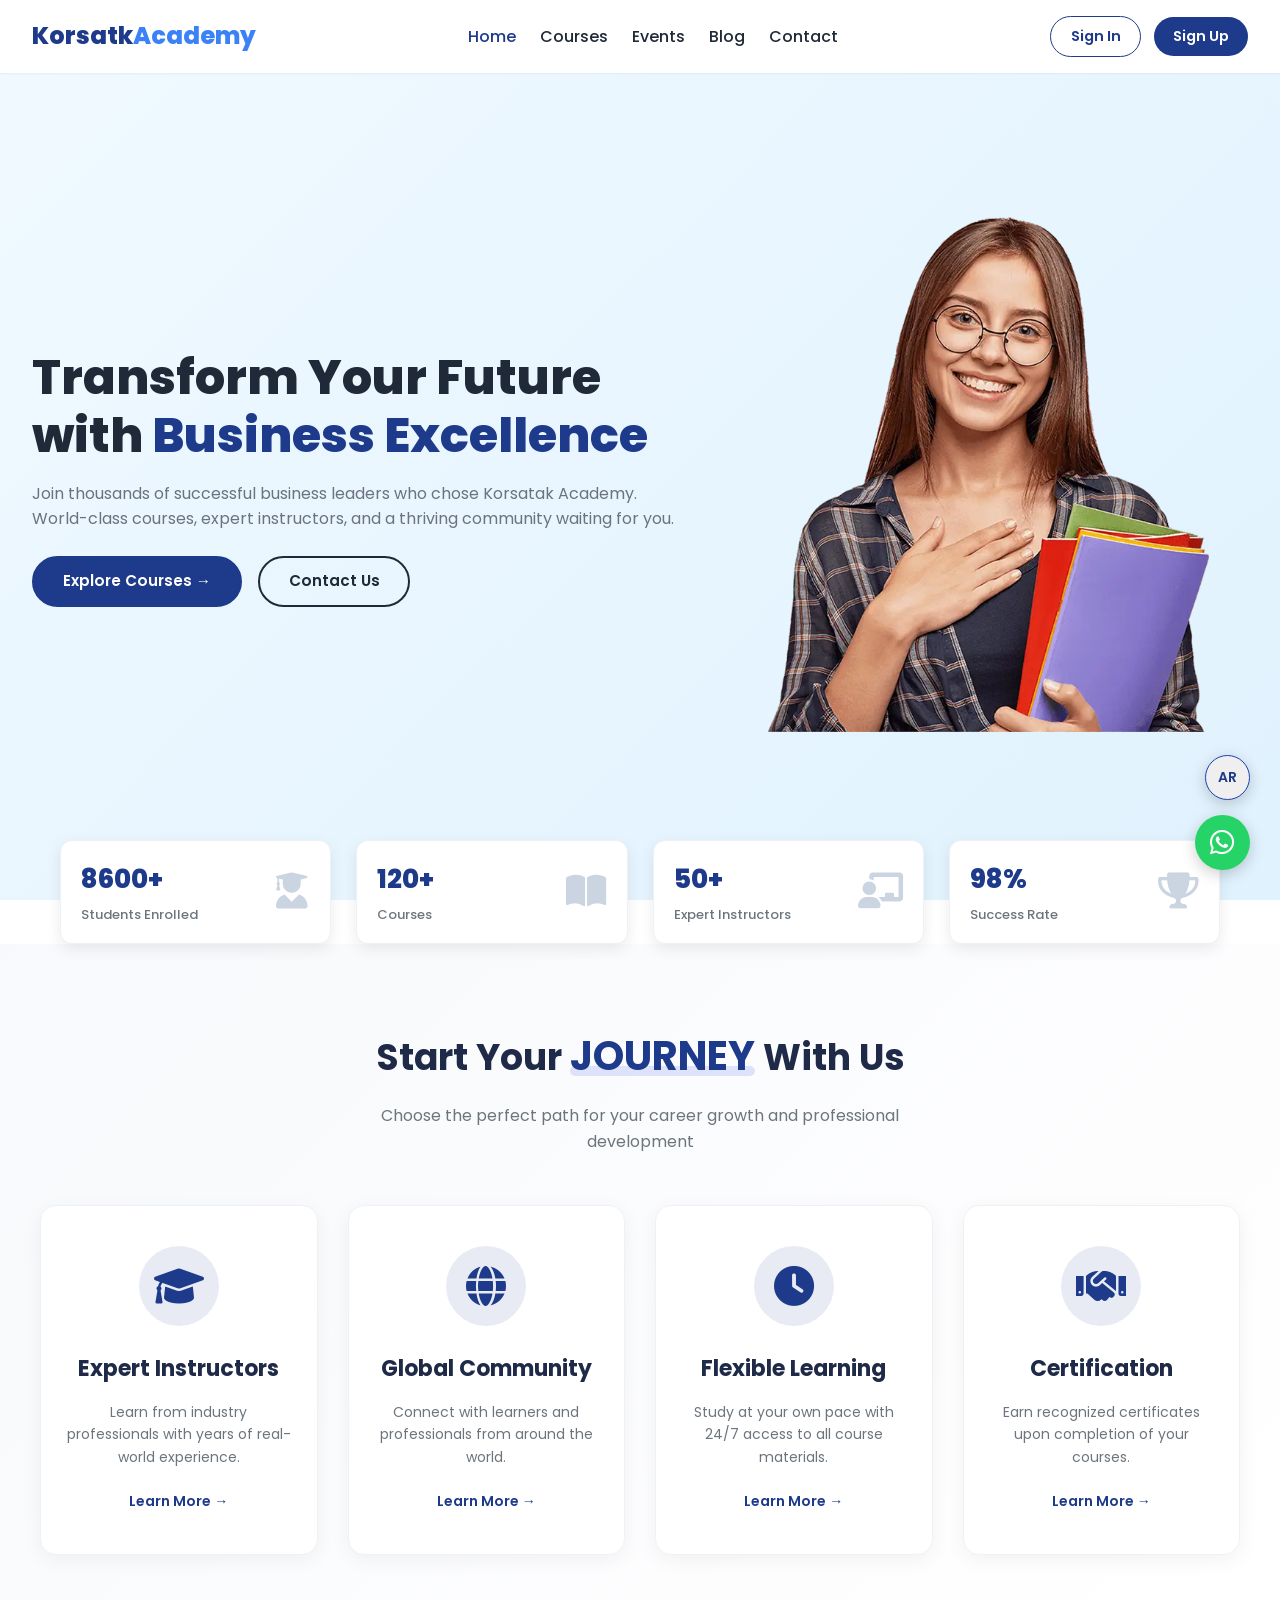
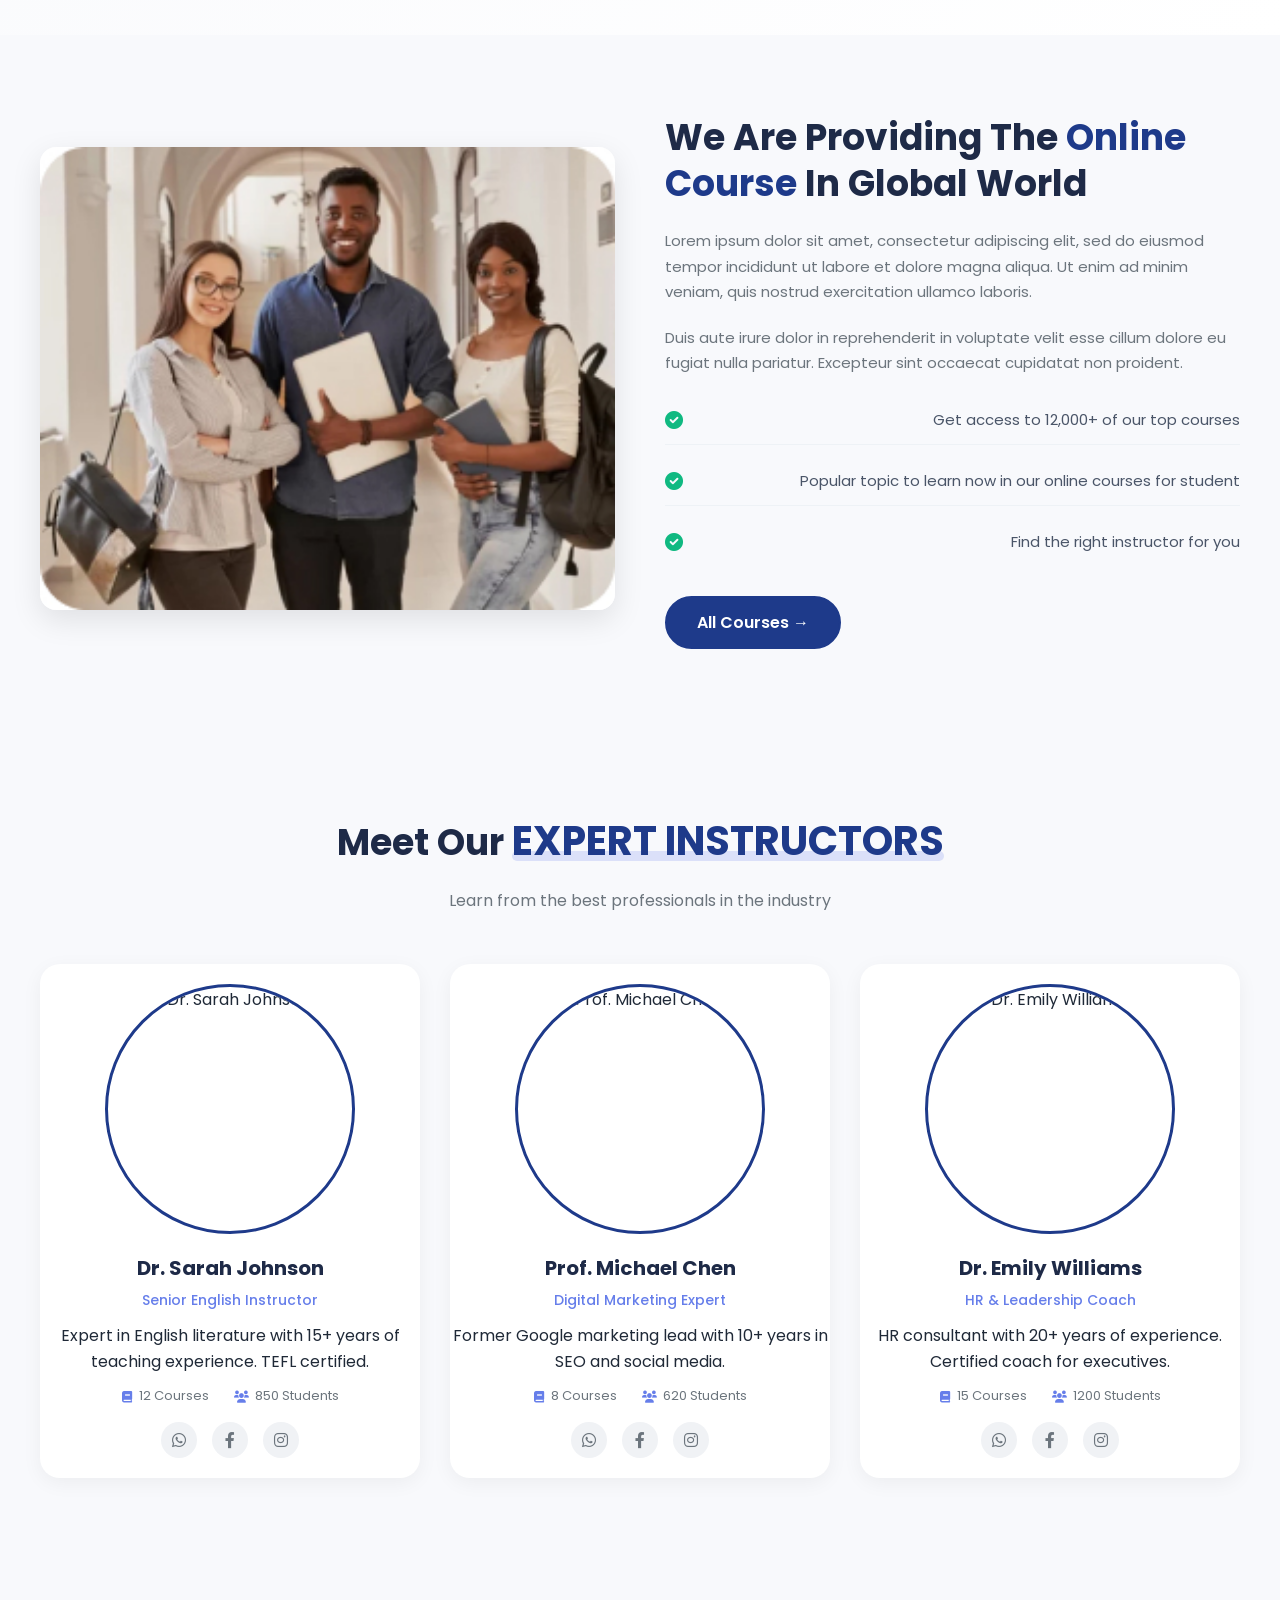
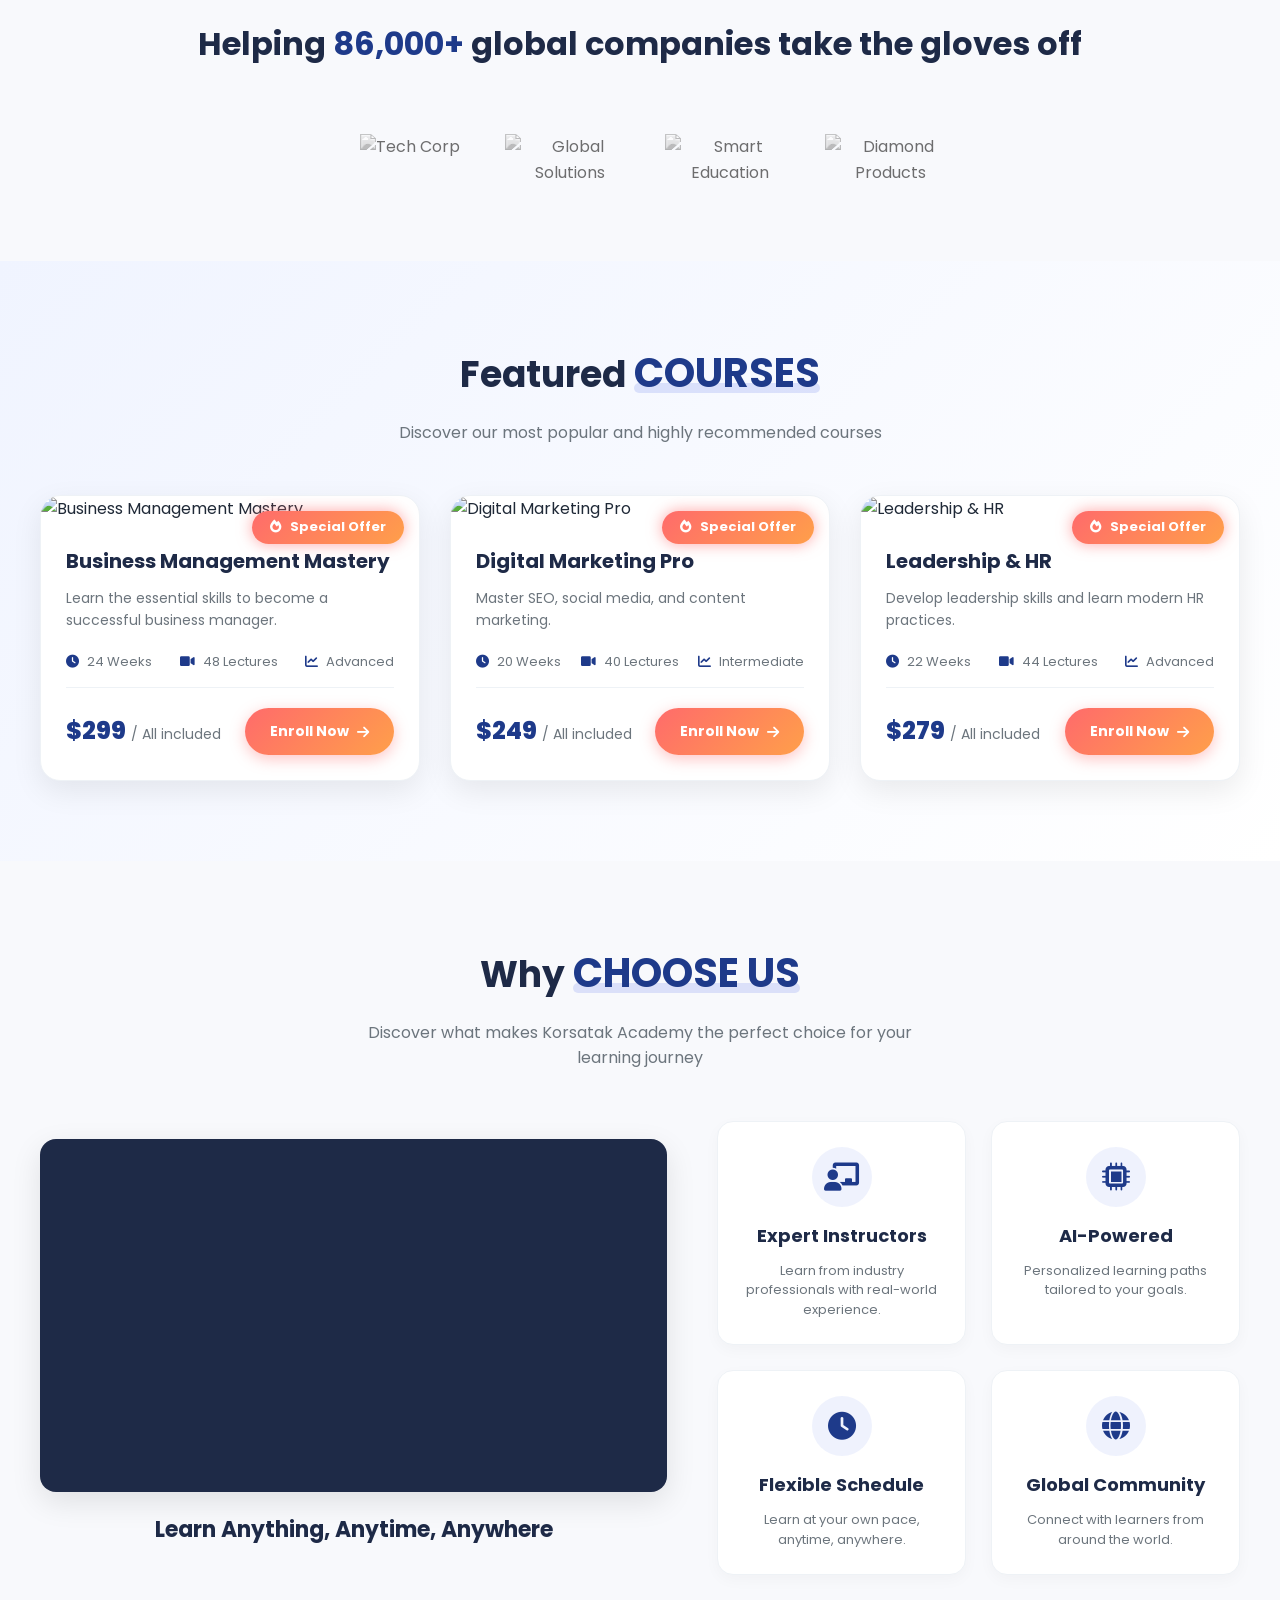
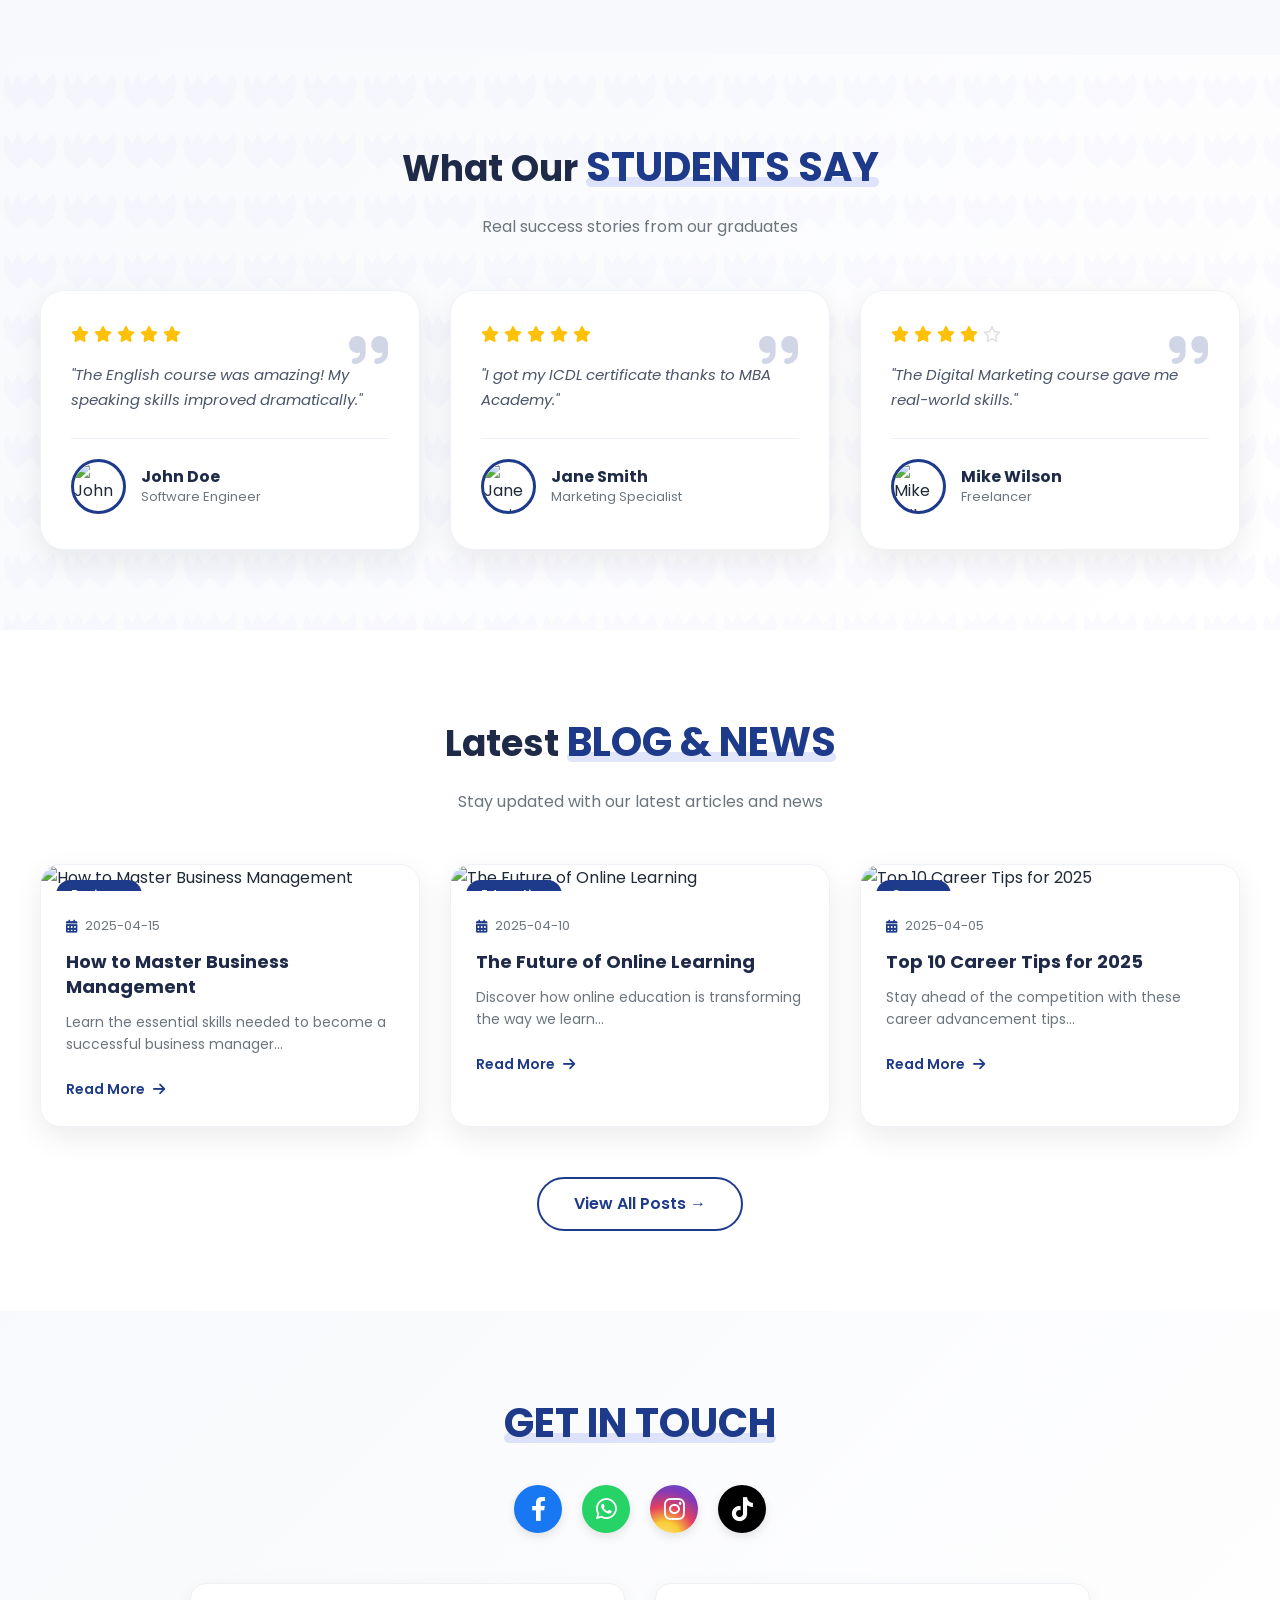
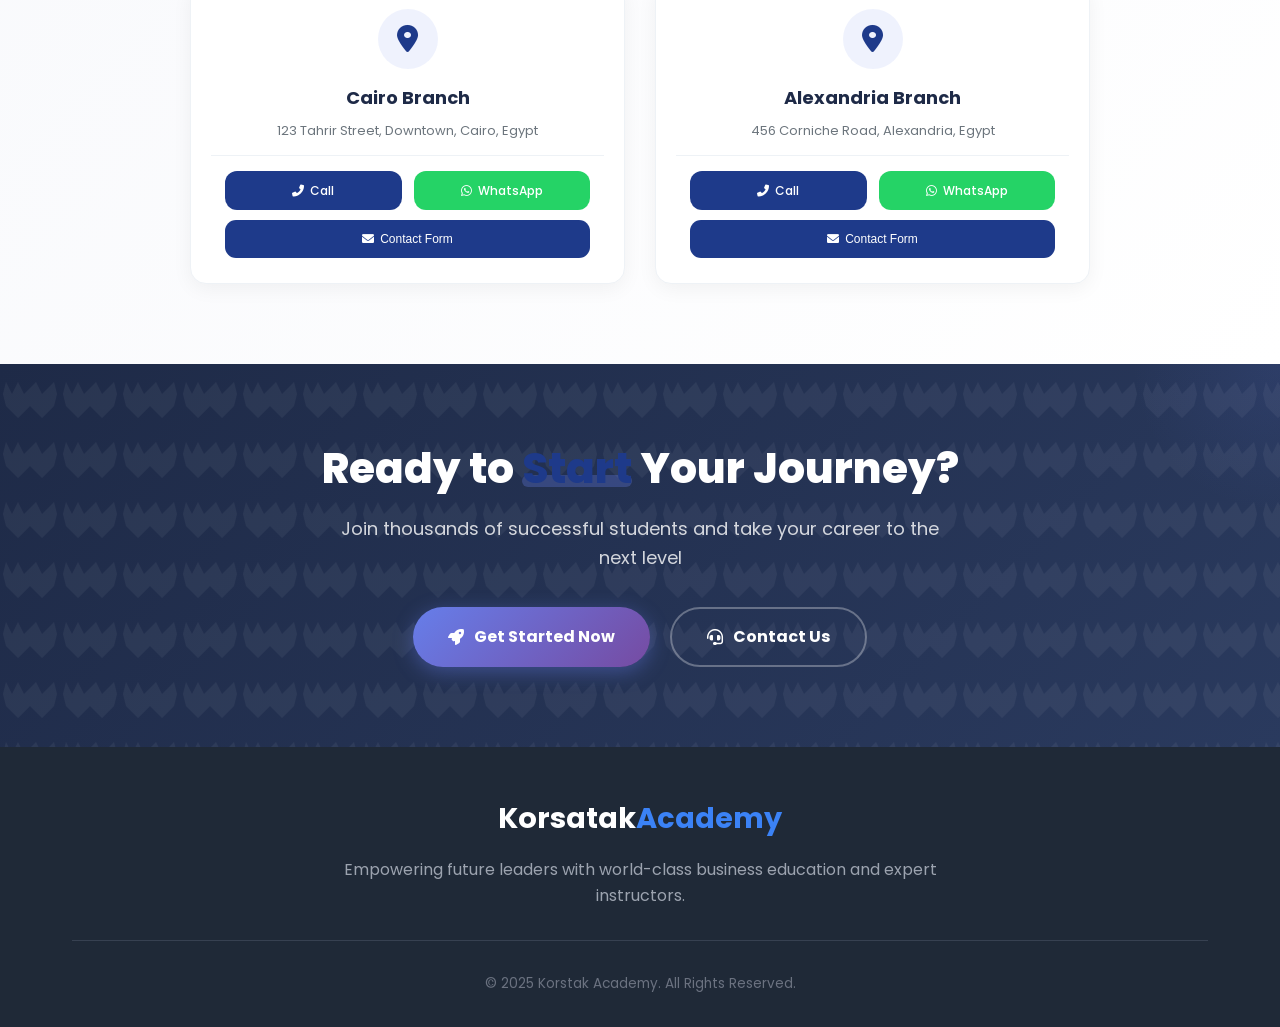
==== commit 5bf2111b: "Update index.html" ====
--- a/index.html
+++ b/index.html
@@ -10,7 +10,7 @@
     <link href="https://fonts.googleapis.com/css2?family=Cairo:wght@300;400;600;700;800&display=swap" rel="stylesheet">
     <link href="https://fonts.googleapis.com/css2?family=Poppins:wght@300;400;500;600;700&display=swap" rel="stylesheet">
     <!-- CSS -->
-    <link rel="stylesheet" href="css/style.css">
+    <link rel="stylesheet" href="/css/style.css">
 </head>
 <body>
 
@@ -621,16 +621,17 @@
             <i class="fas fa-arrow-up"></i>
         </button>
     <!-- ========== SCRIPTS ========== -->
-    <script src="js/main.js"></script>
-    <script src="js/menu.js"></script>
-    <script src="js/language.js"></script>
-    <script src="js/stats.js"></script>
-    <script src="js/instructors.js"></script>
-    <script src="js/partners.js"></script>
-    <script src="js/testimonials.js"></script>
-    <script src="js/latest-blog.js"></script>
-    <script src="js/featured-courses.js"></script>
-    <script src="js/branches.js"></script>
-    <script src="js/modal.js"></script>
+    <script src="/js/config.js"></script>
+    <script src="/js/main.js"></script>
+    <script src="/js/menu.js"></script>
+    <script src="/js/language.js"></script>
+    <script src="/js/stats.js"></script>
+    <script src="/js/instructors.js"></script>
+    <script src="/js/partners.js"></script>
+    <script src="/js/testimonials.js"></script>
+    <script src="/js/latest-blog.js"></script>
+    <script src="/js/featured-courses.js"></script>
+    <script src="/js/branches.js"></script>
+    <script src="/js/modal.js"></script>
 </body>
-</html>+</html>
